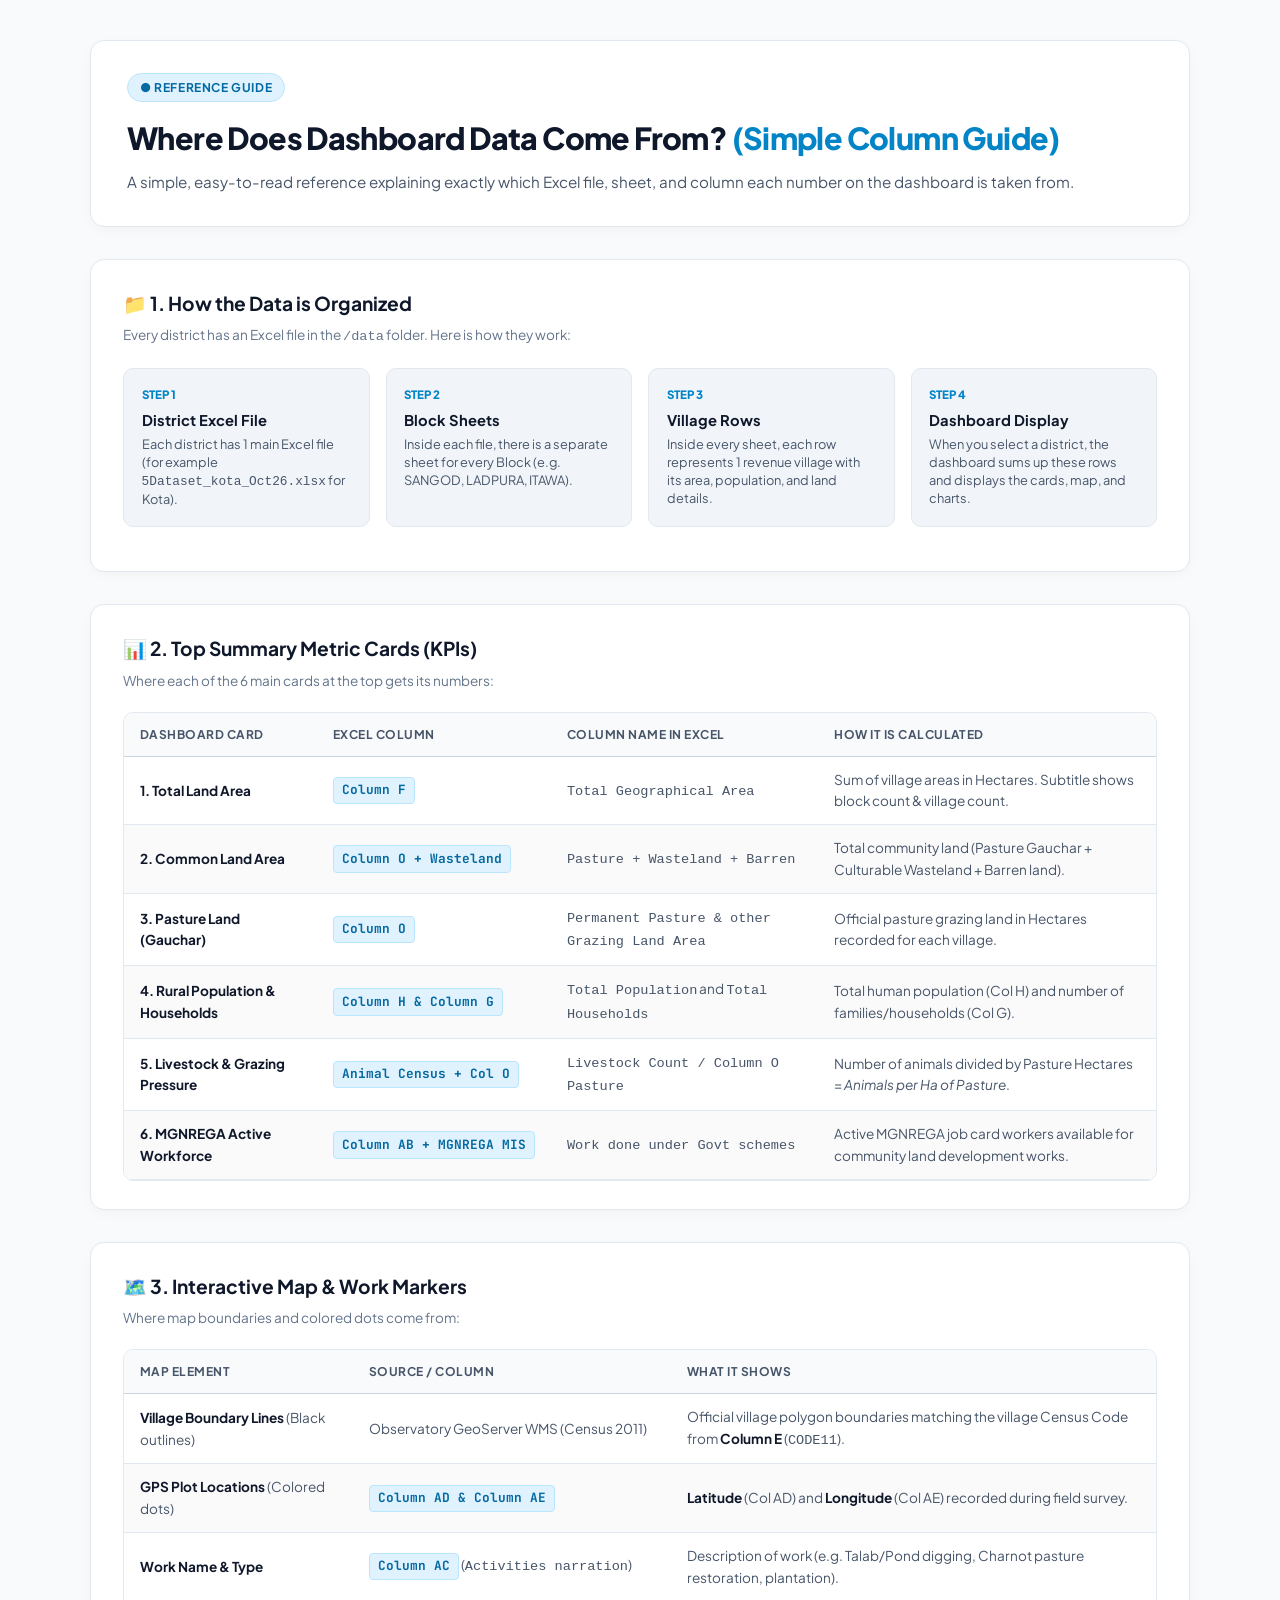
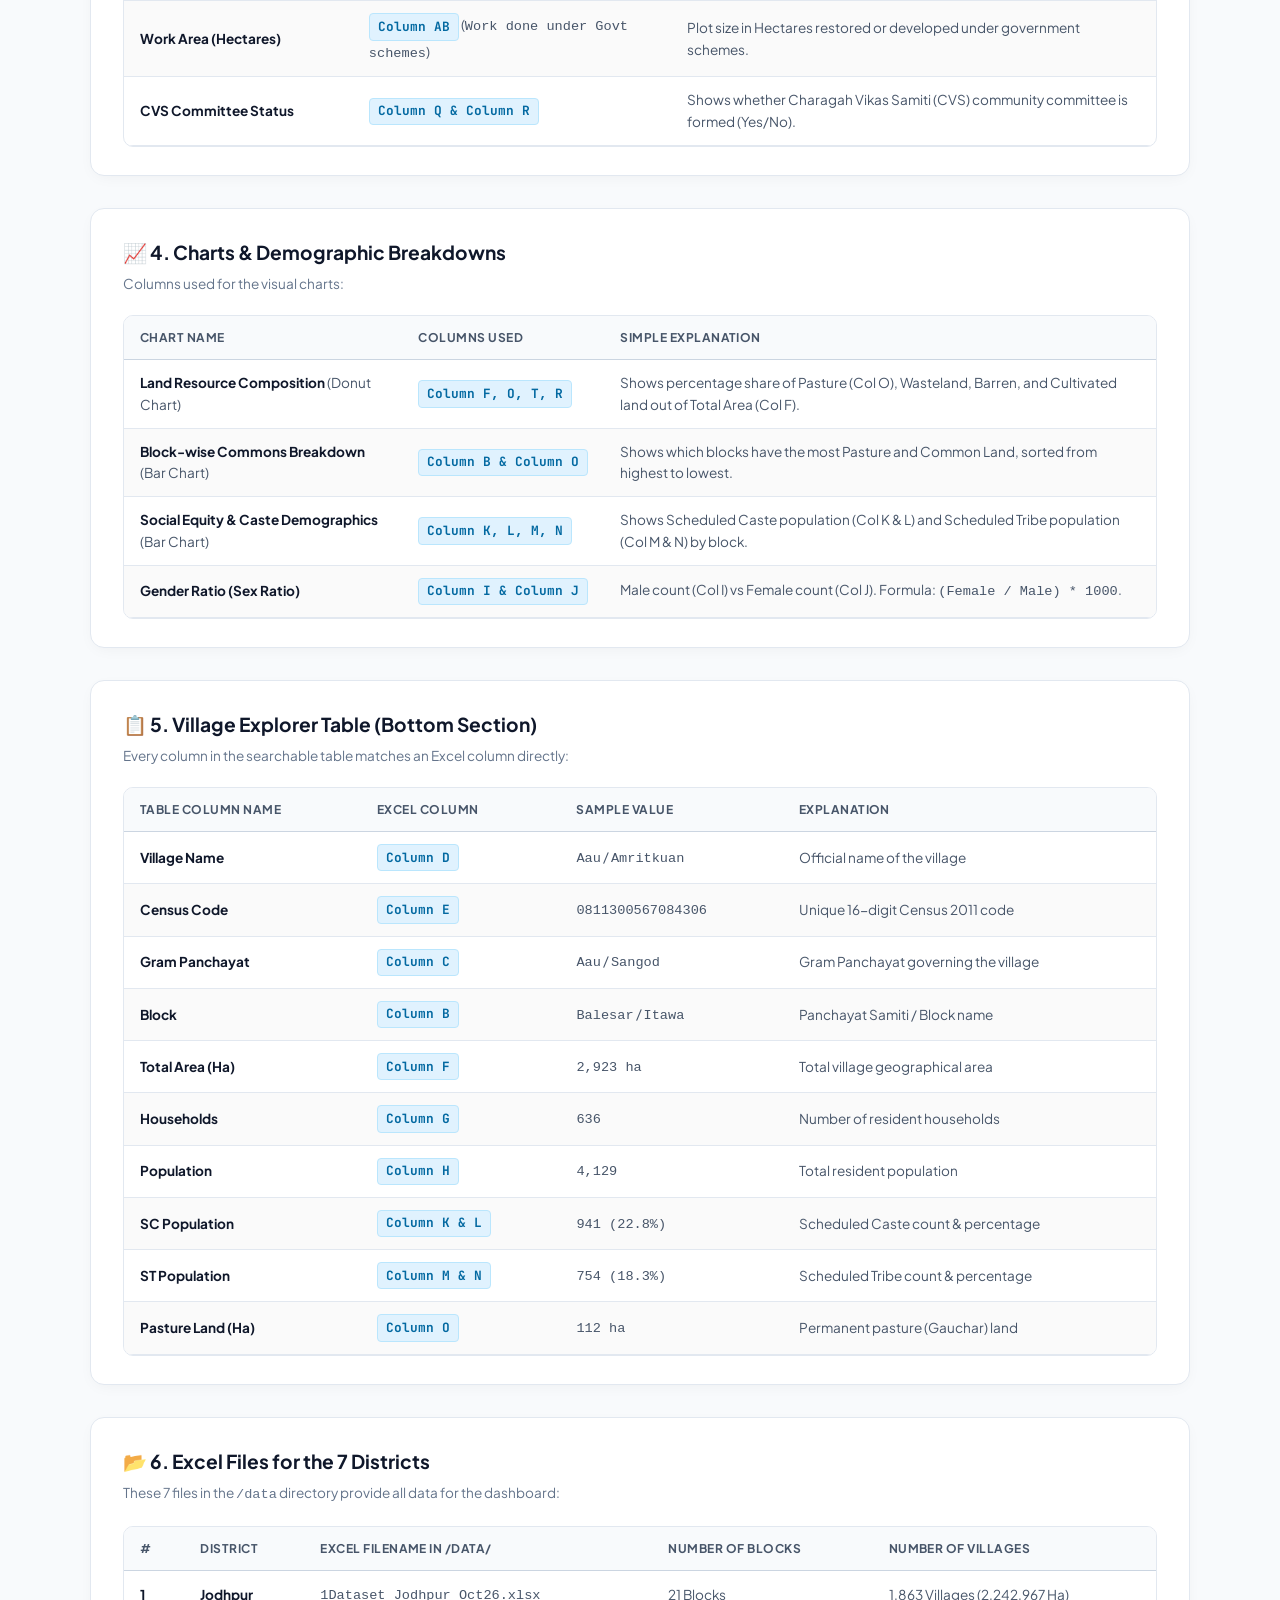
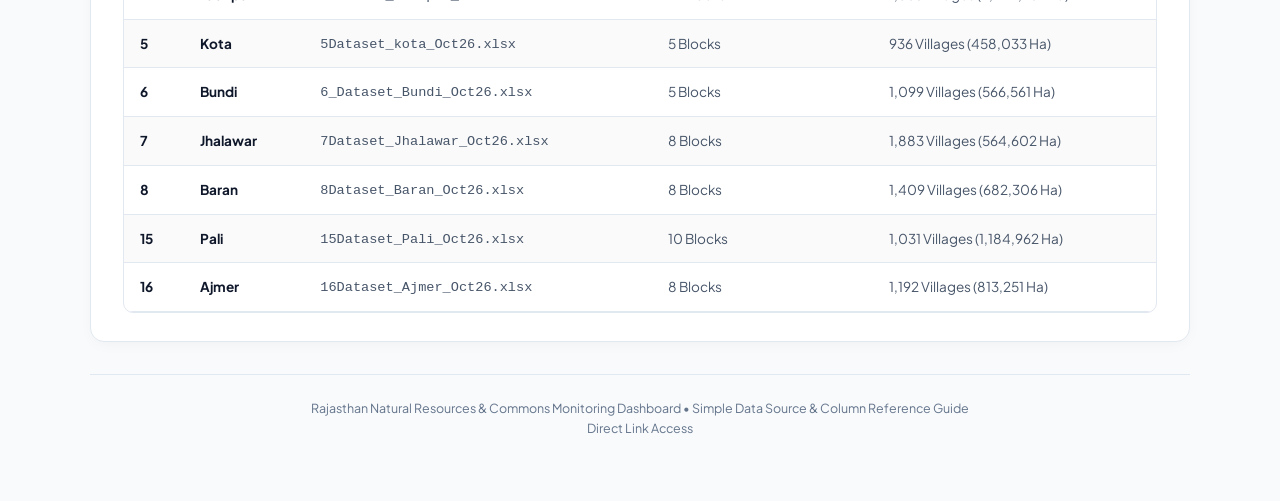
==== data-dictionary.html @ 2a288bc9 "Added new Districts" ====
<!DOCTYPE html>
<html lang="en" data-theme="light">
<head>
  <meta charset="UTF-8">
  <meta name="viewport" content="width=device-width, initial-scale=1.0">
  <title>Dashboard Data Sources & Column Reference Guide</title>
  <meta name="description" content="Simple and clear reference guide explaining which Excel file and column every dashboard number, map marker, and chart comes from.">
  <link rel="preconnect" href="https://fonts.googleapis.com">
  <link rel="preconnect" href="https://fonts.gstatic.com" crossorigin>
  <link href="https://fonts.googleapis.com/css2?family=Plus+Jakarta+Sans:wght@400;500;600;700;800&family=JetBrains+Mono:wght@500;600;700&display=swap" rel="stylesheet">
  <style>
    :root {
      --bg-base: #f8fafc;
      --bg-surface: #ffffff;
      --bg-card: #ffffff;
      --bg-card-alt: #f1f5f9;
      --border-subtle: #e2e8f0;
      --border-medium: #cbd5e1;
      --text-primary: #0f172a;
      --text-secondary: #475569;
      --text-muted: #64748b;
      --accent-primary: #0284c7;
      --accent-emerald: #059669;
      --accent-amber: #d97706;
      --accent-purple: #7c3aed;
      --accent-blue: #2563eb;
      --radius-sm: 6px;
      --radius-md: 10px;
      --radius-lg: 14px;
      --font-sans: 'Plus Jakarta Sans', -apple-system, BlinkMacSystemFont, "Segoe UI", Roboto, sans-serif;
      --font-mono: 'JetBrains Mono', monospace;
    }

    * {
      box-sizing: border-box;
      margin: 0;
      padding: 0;
    }

    body {
      font-family: var(--font-sans);
      background-color: var(--bg-base);
      color: var(--text-primary);
      line-height: 1.6;
      padding: 2.5rem 1.5rem 5rem 1.5rem;
    }

    .container {
      max-width: 1100px;
      margin: 0 auto;
    }

    /* Header */
    .header-box {
      background: #ffffff;
      border: 1px solid var(--border-subtle);
      border-radius: var(--radius-lg);
      padding: 2rem 2.25rem;
      margin-bottom: 2rem;
      box-shadow: 0 4px 16px -4px rgba(15, 23, 42, 0.05);
    }

    .badge-pill {
      display: inline-flex;
      align-items: center;
      gap: 0.4rem;
      font-size: 0.75rem;
      font-weight: 700;
      letter-spacing: 0.05em;
      text-transform: uppercase;
      padding: 0.25rem 0.75rem;
      border-radius: 9999px;
      background: #e0f2fe;
      color: #0369a1;
      border: 1px solid #bae6fd;
      margin-bottom: 0.75rem;
    }

    h1 {
      font-size: 1.9rem;
      font-weight: 800;
      color: var(--text-primary);
      margin-bottom: 0.5rem;
      letter-spacing: -0.02em;
    }

    h1 span {
      color: var(--accent-primary);
    }

    .header-desc {
      font-size: 0.95rem;
      color: var(--text-secondary);
      line-height: 1.5;
    }

    /* Cards */
    .card {
      background: var(--bg-surface);
      border: 1px solid var(--border-subtle);
      border-radius: var(--radius-lg);
      padding: 1.75rem 2rem;
      margin-bottom: 2rem;
      box-shadow: 0 4px 16px -4px rgba(15, 23, 42, 0.05);
    }

    .card-title {
      font-size: 1.2rem;
      font-weight: 700;
      color: var(--text-primary);
      margin-bottom: 0.35rem;
      display: flex;
      align-items: center;
      gap: 0.5rem;
    }

    .card-subtitle {
      font-size: 0.85rem;
      color: var(--text-muted);
      margin-bottom: 1.25rem;
    }

    /* Summary Flow */
    .summary-grid {
      display: grid;
      grid-template-columns: repeat(auto-fit, minmax(220px, 1fr));
      gap: 1rem;
      margin-bottom: 1rem;
    }

    .summary-box {
      background: var(--bg-card-alt);
      border: 1px solid var(--border-subtle);
      border-radius: var(--radius-md);
      padding: 1.1rem;
    }

    .summary-box .step-num {
      font-size: 0.72rem;
      font-weight: 800;
      color: var(--accent-primary);
      text-transform: uppercase;
      margin-bottom: 0.25rem;
    }

    .summary-box h4 {
      font-size: 0.92rem;
      font-weight: 700;
      color: var(--text-primary);
      margin-bottom: 0.25rem;
    }

    .summary-box p {
      font-size: 0.8rem;
      color: var(--text-secondary);
      line-height: 1.4;
    }

    /* Tables */
    .table-wrap {
      overflow-x: auto;
      border: 1px solid var(--border-subtle);
      border-radius: var(--radius-md);
      background: #ffffff;
      margin-top: 0.75rem;
    }

    table {
      width: 100%;
      border-collapse: collapse;
      font-size: 0.85rem;
      text-align: left;
    }

    thead th {
      background: #f8fafc;
      color: var(--text-secondary);
      font-weight: 700;
      font-size: 0.75rem;
      text-transform: uppercase;
      letter-spacing: 0.04em;
      padding: 0.75rem 1rem;
      border-bottom: 1px solid var(--border-medium);
      white-space: nowrap;
    }

    tbody tr {
      border-bottom: 1px solid var(--border-subtle);
    }

    tbody tr:nth-child(even) {
      background: #fafafa;
    }

    tbody tr:hover {
      background: #f1f5f9;
    }

    tbody td {
      padding: 0.75rem 1rem;
      color: var(--text-secondary);
      vertical-align: middle;
    }

    tbody td strong {
      color: var(--text-primary);
    }

    /* Tags */
    .col-badge {
      font-family: var(--font-mono);
      font-size: 0.8rem;
      font-weight: 700;
      color: #0369a1;
      background: #e0f2fe;
      border: 1px solid #bae6fd;
      padding: 0.15rem 0.5rem;
      border-radius: 4px;
      display: inline-block;
      white-space: nowrap;
    }

    .tag {
      font-size: 0.72rem;
      font-weight: 600;
      padding: 0.15rem 0.5rem;
      border-radius: 4px;
      display: inline-block;
      white-space: nowrap;
    }

    .tag-blue { background: #dbeafe; color: #1e40af; }
    .tag-green { background: #d1fae5; color: #065f46; }
    .tag-amber { background: #fef3c7; color: #92400e; }
    .tag-purple { background: #f3e8ff; color: #6b21a8; }

    /* Formula item */
    .calc-row {
      background: #f8fafc;
      border-left: 4px solid var(--accent-primary);
      padding: 0.85rem 1.15rem;
      border-radius: 4px;
      margin-bottom: 0.75rem;
      font-size: 0.85rem;
    }

    .calc-row strong {
      color: var(--text-primary);
    }

    .calc-formula {
      font-family: var(--font-mono);
      color: #0369a1;
      font-size: 0.82rem;
      margin-top: 0.2rem;
    }

    footer {
      text-align: center;
      font-size: 0.78rem;
      color: var(--text-muted);
      margin-top: 2rem;
      padding-top: 1.5rem;
      border-top: 1px solid var(--border-subtle);
    }
  </style>
</head>
<body>

  <div class="container">

    <!-- Header -->
    <header class="header-box">
      <div class="badge-pill">● Reference Guide</div>
      <h1>Where Does Dashboard Data Come From? <span>(Simple Column Guide)</span></h1>
      <p class="header-desc">
        A simple, easy-to-read reference explaining exactly which Excel file, sheet, and column each number on the dashboard is taken from.
      </p>
    </header>

    <!-- SECTION 1: The Basics -->
    <div class="card">
      <h2 class="card-title">📁 1. How the Data is Organized</h2>
      <p class="card-subtitle">Every district has an Excel file in the <code>/data</code> folder. Here is how they work:</p>

      <div class="summary-grid">
        <div class="summary-box">
          <div class="step-num">Step 1</div>
          <h4>District Excel File</h4>
          <p>Each district has 1 main Excel file (for example <code>5Dataset_kota_Oct26.xlsx</code> for Kota).</p>
        </div>
        <div class="summary-box">
          <div class="step-num">Step 2</div>
          <h4>Block Sheets</h4>
          <p>Inside each file, there is a separate sheet for every Block (e.g. SANGOD, LADPURA, ITAWA).</p>
        </div>
        <div class="summary-box">
          <div class="step-num">Step 3</div>
          <h4>Village Rows</h4>
          <p>Inside every sheet, each row represents 1 revenue village with its area, population, and land details.</p>
        </div>
        <div class="summary-box">
          <div class="step-num">Step 4</div>
          <h4>Dashboard Display</h4>
          <p>When you select a district, the dashboard sums up these rows and displays the cards, map, and charts.</p>
        </div>
      </div>
    </div>

    <!-- SECTION 2: Top KPI Summary Cards -->
    <div class="card">
      <h2 class="card-title">📊 2. Top Summary Metric Cards (KPIs)</h2>
      <p class="card-subtitle">Where each of the 6 main cards at the top gets its numbers:</p>

      <div class="table-wrap">
        <table>
          <thead>
            <tr>
              <th>Dashboard Card</th>
              <th>Excel Column</th>
              <th>Column Name in Excel</th>
              <th>How it is Calculated</th>
            </tr>
          </thead>
          <tbody>
            <tr>
              <td><strong>1. Total Land Area</strong></td>
              <td><span class="col-badge">Column F</span></td>
              <td><code>Total Geographical Area</code></td>
              <td>Sum of village areas in Hectares. Subtitle shows block count & village count.</td>
            </tr>
            <tr>
              <td><strong>2. Common Land Area</strong></td>
              <td><span class="col-badge">Column O + Wasteland</span></td>
              <td><code>Pasture + Wasteland + Barren</code></td>
              <td>Total community land (Pasture Gauchar + Culturable Wasteland + Barren land).</td>
            </tr>
            <tr>
              <td><strong>3. Pasture Land (Gauchar)</strong></td>
              <td><span class="col-badge">Column O</span></td>
              <td><code>Permanent Pasture & other Grazing Land Area</code></td>
              <td>Official pasture grazing land in Hectares recorded for each village.</td>
            </tr>
            <tr>
              <td><strong>4. Rural Population & Households</strong></td>
              <td><span class="col-badge">Column H & Column G</span></td>
              <td><code>Total Population</code> and <code>Total Households</code></td>
              <td>Total human population (Col H) and number of families/households (Col G).</td>
            </tr>
            <tr>
              <td><strong>5. Livestock & Grazing Pressure</strong></td>
              <td><span class="col-badge">Animal Census + Col O</span></td>
              <td><code>Livestock Count / Column O Pasture</code></td>
              <td>Number of animals divided by Pasture Hectares = <em>Animals per Ha of Pasture</em>.</td>
            </tr>
            <tr>
              <td><strong>6. MGNREGA Active Workforce</strong></td>
              <td><span class="col-badge">Column AB + MGNREGA MIS</span></td>
              <td><code>Work done under Govt schemes</code></td>
              <td>Active MGNREGA job card workers available for community land development works.</td>
            </tr>
          </tbody>
        </table>
      </div>
    </div>

    <!-- SECTION 3: Interactive Map -->
    <div class="card">
      <h2 class="card-title">🗺️ 3. Interactive Map & Work Markers</h2>
      <p class="card-subtitle">Where map boundaries and colored dots come from:</p>

      <div class="table-wrap">
        <table>
          <thead>
            <tr>
              <th>Map Element</th>
              <th>Source / Column</th>
              <th>What it Shows</th>
            </tr>
          </thead>
          <tbody>
            <tr>
              <td><strong>Village Boundary Lines</strong> (Black outlines)</td>
              <td>Observatory GeoServer WMS (Census 2011)</td>
              <td>Official village polygon boundaries matching the village Census Code from <strong>Column E</strong> (<code>CODE11</code>).</td>
            </tr>
            <tr>
              <td><strong>GPS Plot Locations</strong> (Colored dots)</td>
              <td><span class="col-badge">Column AD & Column AE</span></td>
              <td><strong>Latitude</strong> (Col AD) and <strong>Longitude</strong> (Col AE) recorded during field survey.</td>
            </tr>
            <tr>
              <td><strong>Work Name & Type</strong></td>
              <td><span class="col-badge">Column AC</span> (<code>Activities narration</code>)</td>
              <td>Description of work (e.g. Talab/Pond digging, Charnot pasture restoration, plantation).</td>
            </tr>
            <tr>
              <td><strong>Work Area (Hectares)</strong></td>
              <td><span class="col-badge">Column AB</span> (<code>Work done under Govt schemes</code>)</td>
              <td>Plot size in Hectares restored or developed under government schemes.</td>
            </tr>
            <tr>
              <td><strong>CVS Committee Status</strong></td>
              <td><span class="col-badge">Column Q & Column R</span></td>
              <td>Shows whether Charagah Vikas Samiti (CVS) community committee is formed (Yes/No).</td>
            </tr>
          </tbody>
        </table>
      </div>
    </div>

    <!-- SECTION 4: Charts & Demographics -->
    <div class="card">
      <h2 class="card-title">📈 4. Charts & Demographic Breakdowns</h2>
      <p class="card-subtitle">Columns used for the visual charts:</p>

      <div class="table-wrap">
        <table>
          <thead>
            <tr>
              <th>Chart Name</th>
              <th>Columns Used</th>
              <th>Simple Explanation</th>
            </tr>
          </thead>
          <tbody>
            <tr>
              <td><strong>Land Resource Composition</strong> (Donut Chart)</td>
              <td><span class="col-badge">Column F, O, T, R</span></td>
              <td>Shows percentage share of Pasture (Col O), Wasteland, Barren, and Cultivated land out of Total Area (Col F).</td>
            </tr>
            <tr>
              <td><strong>Block-wise Commons Breakdown</strong> (Bar Chart)</td>
              <td><span class="col-badge">Column B & Column O</span></td>
              <td>Shows which blocks have the most Pasture and Common Land, sorted from highest to lowest.</td>
            </tr>
            <tr>
              <td><strong>Social Equity & Caste Demographics</strong> (Bar Chart)</td>
              <td><span class="col-badge">Column K, L, M, N</span></td>
              <td>Shows Scheduled Caste population (Col K & L) and Scheduled Tribe population (Col M & N) by block.</td>
            </tr>
            <tr>
              <td><strong>Gender Ratio (Sex Ratio)</strong></td>
              <td><span class="col-badge">Column I & Column J</span></td>
              <td>Male count (Col I) vs Female count (Col J). Formula: <code>(Female / Male) * 1000</code>.</td>
            </tr>
          </tbody>
        </table>
      </div>
    </div>

    <!-- SECTION 5: Village Table -->
    <div class="card">
      <h2 class="card-title">📋 5. Village Explorer Table (Bottom Section)</h2>
      <p class="card-subtitle">Every column in the searchable table matches an Excel column directly:</p>

      <div class="table-wrap">
        <table>
          <thead>
            <tr>
              <th>Table Column Name</th>
              <th>Excel Column</th>
              <th>Sample Value</th>
              <th>Explanation</th>
            </tr>
          </thead>
          <tbody>
            <tr>
              <td><strong>Village Name</strong></td>
              <td><span class="col-badge">Column D</span></td>
              <td><code>Aau</code> / <code>Amritkuan</code></td>
              <td>Official name of the village</td>
            </tr>
            <tr>
              <td><strong>Census Code</strong></td>
              <td><span class="col-badge">Column E</span></td>
              <td><code>0811300567084306</code></td>
              <td>Unique 16-digit Census 2011 code</td>
            </tr>
            <tr>
              <td><strong>Gram Panchayat</strong></td>
              <td><span class="col-badge">Column C</span></td>
              <td><code>Aau</code> / <code>Sangod</code></td>
              <td>Gram Panchayat governing the village</td>
            </tr>
            <tr>
              <td><strong>Block</strong></td>
              <td><span class="col-badge">Column B</span></td>
              <td><code>Balesar</code> / <code>Itawa</code></td>
              <td>Panchayat Samiti / Block name</td>
            </tr>
            <tr>
              <td><strong>Total Area (Ha)</strong></td>
              <td><span class="col-badge">Column F</span></td>
              <td><code>2,923 ha</code></td>
              <td>Total village geographical area</td>
            </tr>
            <tr>
              <td><strong>Households</strong></td>
              <td><span class="col-badge">Column G</span></td>
              <td><code>636</code></td>
              <td>Number of resident households</td>
            </tr>
            <tr>
              <td><strong>Population</strong></td>
              <td><span class="col-badge">Column H</span></td>
              <td><code>4,129</code></td>
              <td>Total resident population</td>
            </tr>
            <tr>
              <td><strong>SC Population</strong></td>
              <td><span class="col-badge">Column K & L</span></td>
              <td><code>941 (22.8%)</code></td>
              <td>Scheduled Caste count & percentage</td>
            </tr>
            <tr>
              <td><strong>ST Population</strong></td>
              <td><span class="col-badge">Column M & N</span></td>
              <td><code>754 (18.3%)</code></td>
              <td>Scheduled Tribe count & percentage</td>
            </tr>
            <tr>
              <td><strong>Pasture Land (Ha)</strong></td>
              <td><span class="col-badge">Column O</span></td>
              <td><code>112 ha</code></td>
              <td>Permanent pasture (Gauchar) land</td>
            </tr>
          </tbody>
        </table>
      </div>
    </div>

    <!-- SECTION 6: The 7 District Files -->
    <div class="card">
      <h2 class="card-title">📂 6. Excel Files for the 7 Districts</h2>
      <p class="card-subtitle">These 7 files in the <code>/data</code> directory provide all data for the dashboard:</p>

      <div class="table-wrap">
        <table>
          <thead>
            <tr>
              <th>#</th>
              <th>District</th>
              <th>Excel Filename in /data/</th>
              <th>Number of Blocks</th>
              <th>Number of Villages</th>
            </tr>
          </thead>
          <tbody>
            <tr>
              <td><strong>1</strong></td>
              <td><strong>Jodhpur</strong></td>
              <td><code>1Dataset_Jodhpur_Oct26.xlsx</code></td>
              <td>21 Blocks</td>
              <td>1,863 Villages (2,242,967 Ha)</td>
            </tr>
            <tr>
              <td><strong>5</strong></td>
              <td><strong>Kota</strong></td>
              <td><code>5Dataset_kota_Oct26.xlsx</code></td>
              <td>5 Blocks</td>
              <td>936 Villages (458,033 Ha)</td>
            </tr>
            <tr>
              <td><strong>6</strong></td>
              <td><strong>Bundi</strong></td>
              <td><code>6_Dataset_Bundi_Oct26.xlsx</code></td>
              <td>5 Blocks</td>
              <td>1,099 Villages (566,561 Ha)</td>
            </tr>
            <tr>
              <td><strong>7</strong></td>
              <td><strong>Jhalawar</strong></td>
              <td><code>7Dataset_Jhalawar_Oct26.xlsx</code></td>
              <td>8 Blocks</td>
              <td>1,883 Villages (564,602 Ha)</td>
            </tr>
            <tr>
              <td><strong>8</strong></td>
              <td><strong>Baran</strong></td>
              <td><code>8Dataset_Baran_Oct26.xlsx</code></td>
              <td>8 Blocks</td>
              <td>1,409 Villages (682,306 Ha)</td>
            </tr>
            <tr>
              <td><strong>15</strong></td>
              <td><strong>Pali</strong></td>
              <td><code>15Dataset_Pali_Oct26.xlsx</code></td>
              <td>10 Blocks</td>
              <td>1,031 Villages (1,184,962 Ha)</td>
            </tr>
            <tr>
              <td><strong>16</strong></td>
              <td><strong>Ajmer</strong></td>
              <td><code>16Dataset_Ajmer_Oct26.xlsx</code></td>
              <td>8 Blocks</td>
              <td>1,192 Villages (813,251 Ha)</td>
            </tr>
          </tbody>
        </table>
      </div>
    </div>

    <!-- Footer -->
    <footer>
      Rajasthan Natural Resources & Commons Monitoring Dashboard • Simple Data Source & Column Reference Guide
      <br>Direct Link Access
    </footer>

  </div>

</body>
</html>
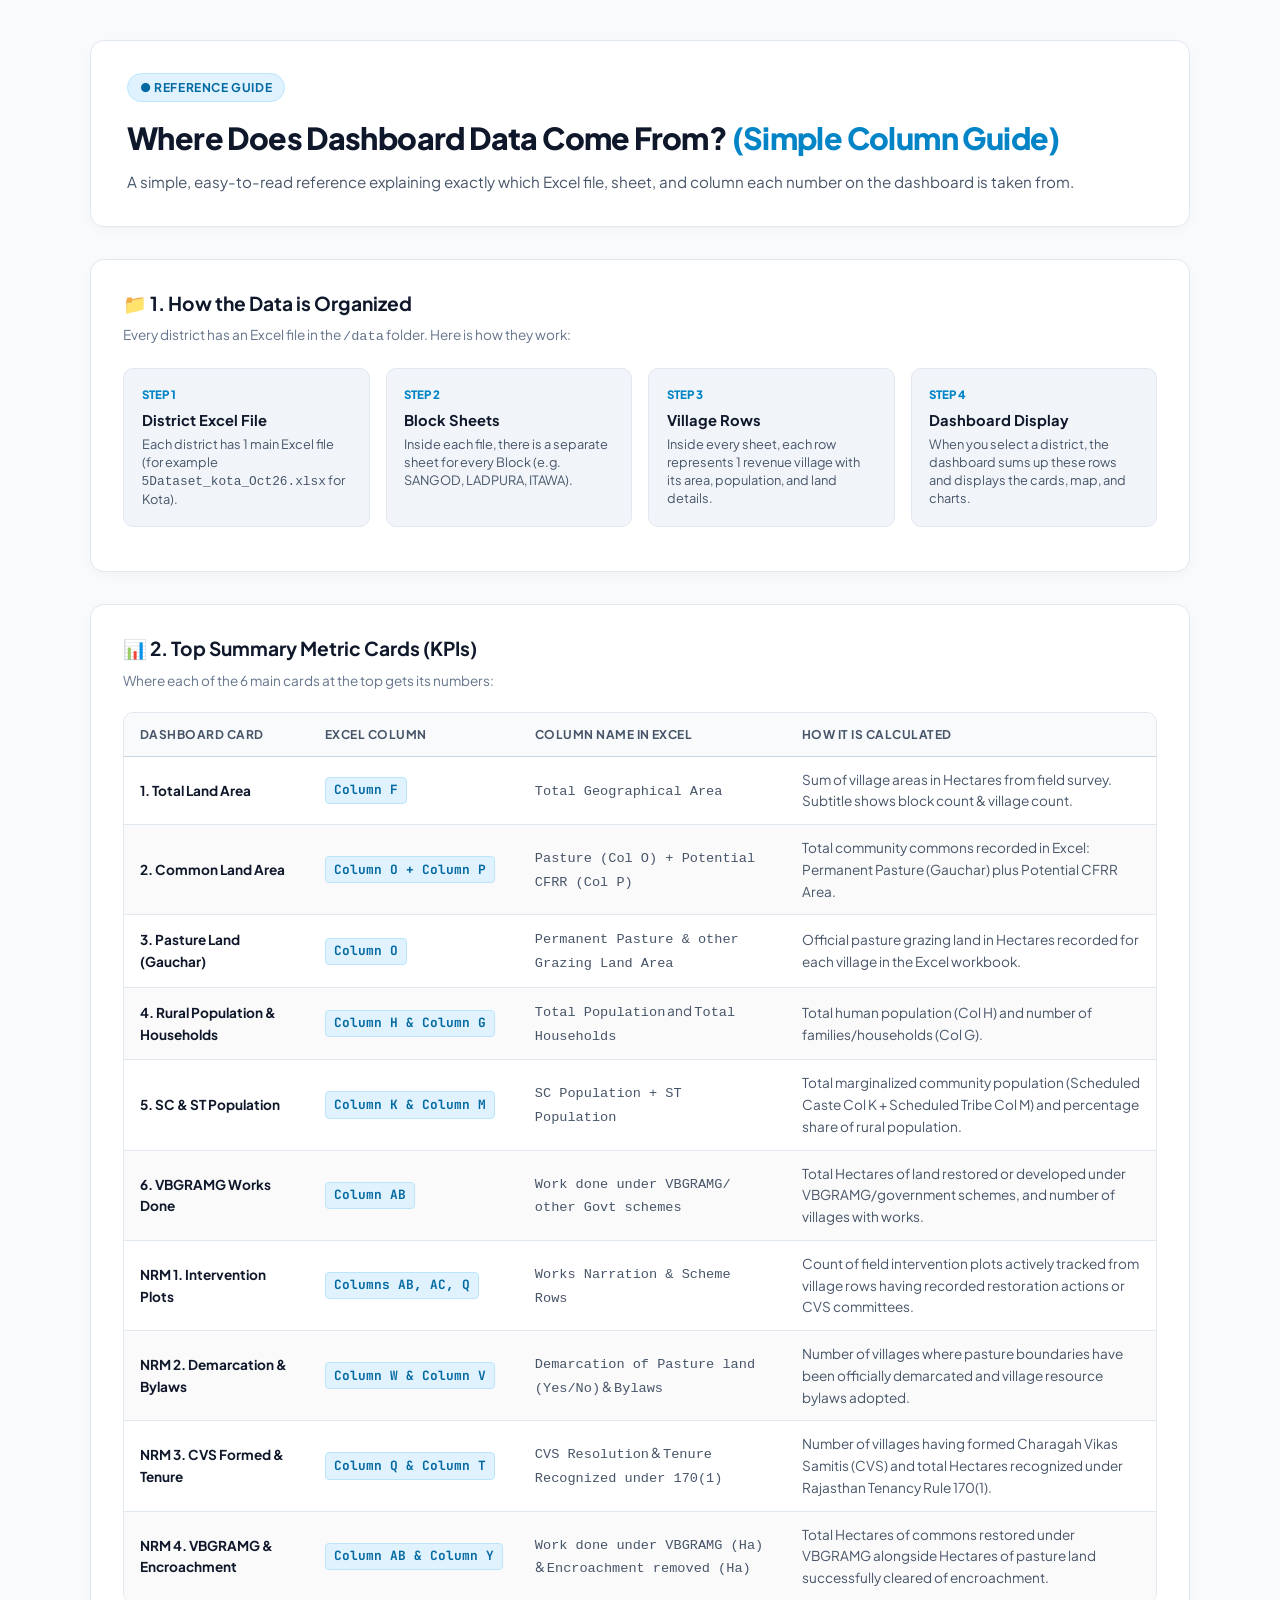
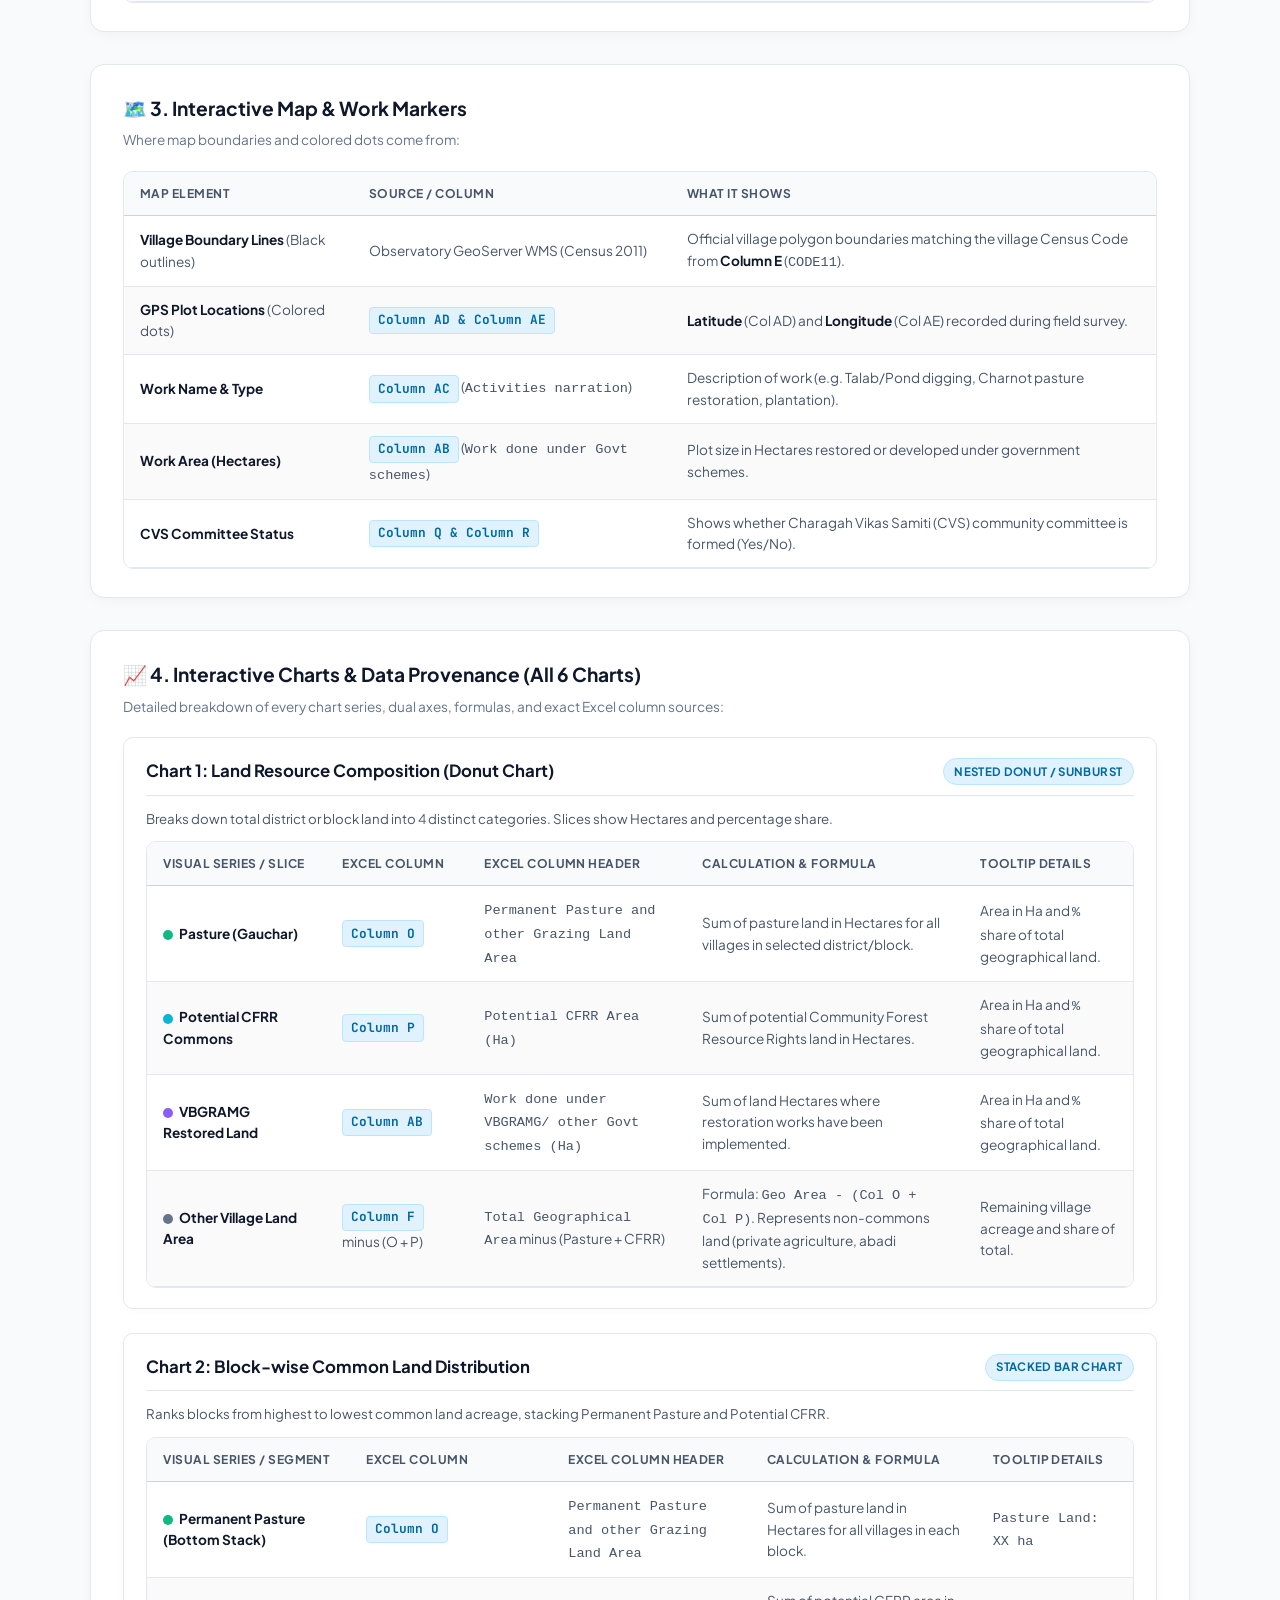
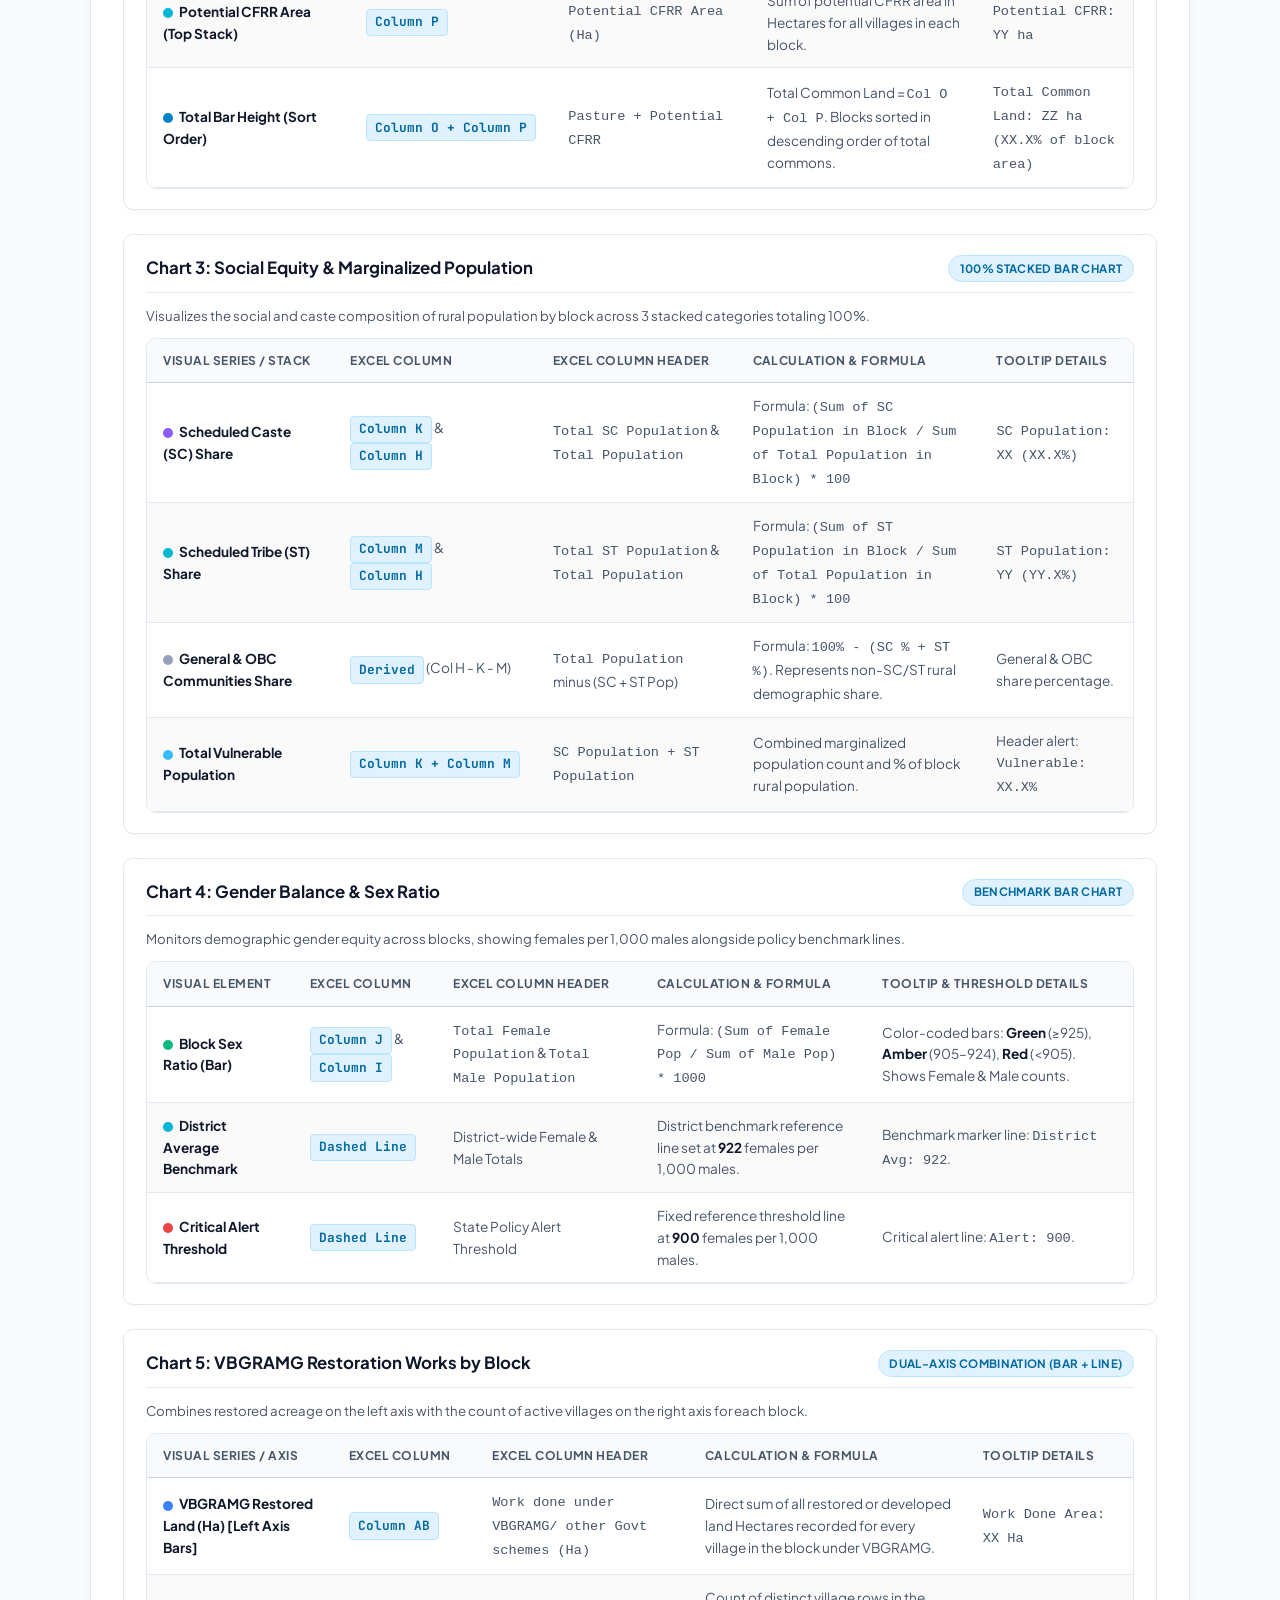
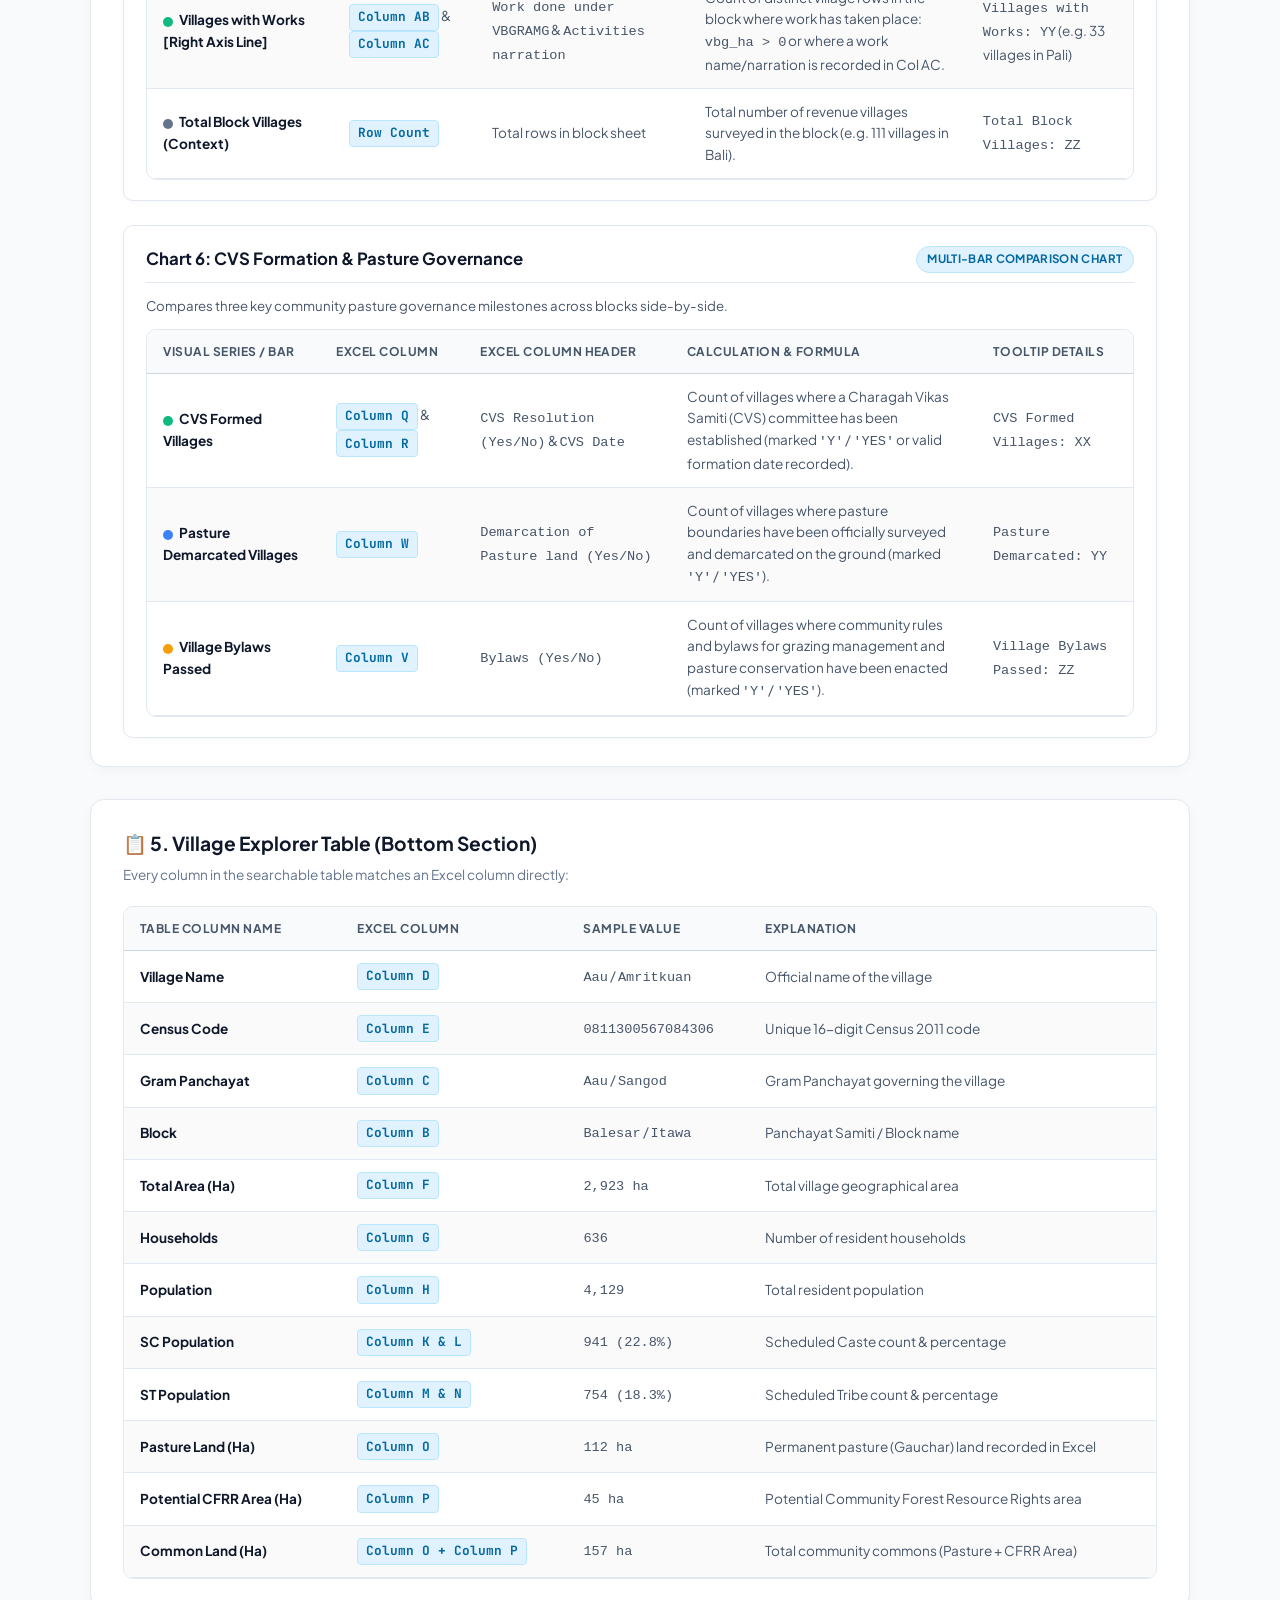
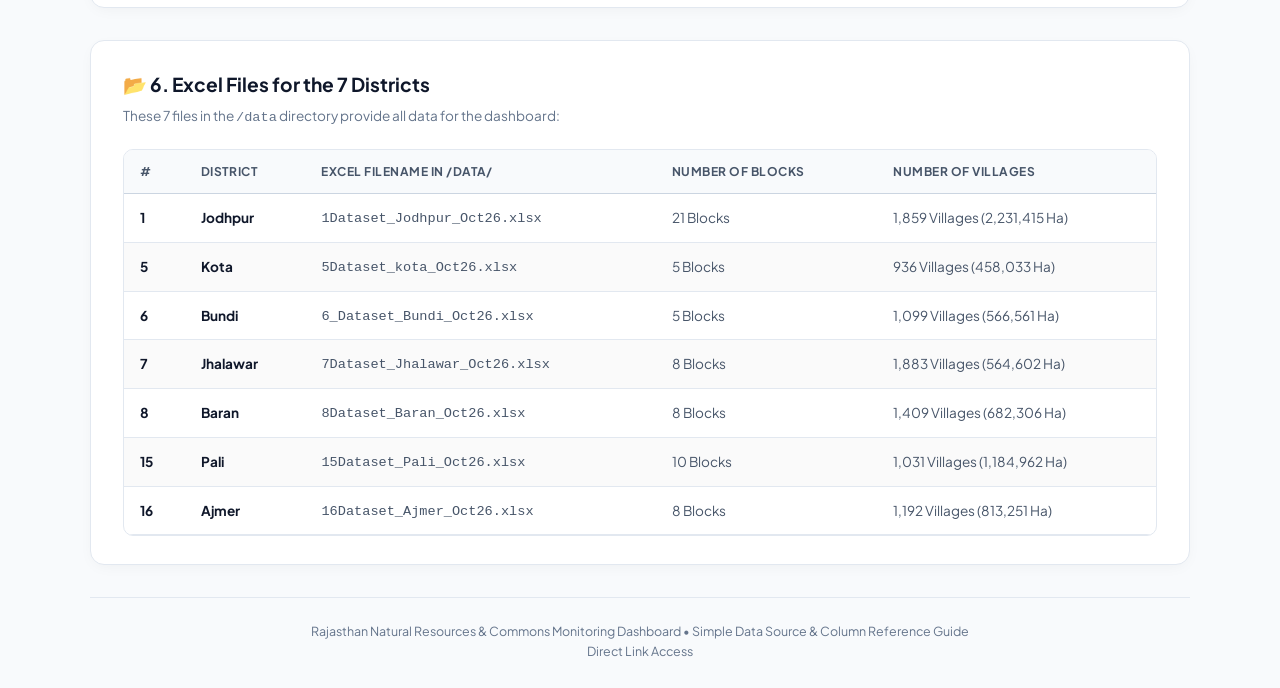
==== commit 01dbe6c2: "remove unnecessary charts" ====
--- a/data-dictionary.html
+++ b/data-dictionary.html
@@ -255,6 +255,61 @@
       margin-top: 0.2rem;
     }
 
+    /* Chart Breakdown Blocks */
+    .chart-block {
+      background: #ffffff;
+      border: 1px solid var(--border-subtle);
+      border-radius: var(--radius-md);
+      padding: 1.25rem 1.4rem;
+      margin-bottom: 1.5rem;
+      box-shadow: 0 2px 8px -2px rgba(15, 23, 42, 0.04);
+    }
+
+    .chart-block:last-child {
+      margin-bottom: 0;
+    }
+
+    .chart-block-header {
+      display: flex;
+      flex-wrap: wrap;
+      align-items: center;
+      justify-content: space-between;
+      gap: 0.5rem;
+      margin-bottom: 0.75rem;
+      padding-bottom: 0.6rem;
+      border-bottom: 1px solid var(--border-subtle);
+    }
+
+    .chart-block-title {
+      font-size: 1.05rem;
+      font-weight: 700;
+      color: var(--text-primary);
+      display: flex;
+      align-items: center;
+      gap: 0.5rem;
+    }
+
+    .chart-type-badge {
+      font-size: 0.72rem;
+      font-weight: 700;
+      text-transform: uppercase;
+      padding: 0.2rem 0.65rem;
+      border-radius: 9999px;
+      background: #e0f2fe;
+      color: #0369a1;
+      border: 1px solid #bae6fd;
+      letter-spacing: 0.03em;
+    }
+
+    .series-dot {
+      display: inline-block;
+      width: 10px;
+      height: 10px;
+      border-radius: 50%;
+      margin-right: 6px;
+      vertical-align: middle;
+    }
+
     footer {
       text-align: center;
       font-size: 0.78rem;
@@ -327,19 +382,19 @@
               <td><strong>1. Total Land Area</strong></td>
               <td><span class="col-badge">Column F</span></td>
               <td><code>Total Geographical Area</code></td>
-              <td>Sum of village areas in Hectares. Subtitle shows block count & village count.</td>
+              <td>Sum of village areas in Hectares from field survey. Subtitle shows block count & village count.</td>
             </tr>
             <tr>
               <td><strong>2. Common Land Area</strong></td>
-              <td><span class="col-badge">Column O + Wasteland</span></td>
-              <td><code>Pasture + Wasteland + Barren</code></td>
-              <td>Total community land (Pasture Gauchar + Culturable Wasteland + Barren land).</td>
+              <td><span class="col-badge">Column O + Column P</span></td>
+              <td><code>Pasture (Col O) + Potential CFRR (Col P)</code></td>
+              <td>Total community commons recorded in Excel: Permanent Pasture (Gauchar) plus Potential CFRR Area.</td>
             </tr>
             <tr>
               <td><strong>3. Pasture Land (Gauchar)</strong></td>
               <td><span class="col-badge">Column O</span></td>
               <td><code>Permanent Pasture & other Grazing Land Area</code></td>
-              <td>Official pasture grazing land in Hectares recorded for each village.</td>
+              <td>Official pasture grazing land in Hectares recorded for each village in the Excel workbook.</td>
             </tr>
             <tr>
               <td><strong>4. Rural Population & Households</strong></td>
@@ -348,16 +403,40 @@
               <td>Total human population (Col H) and number of families/households (Col G).</td>
             </tr>
             <tr>
-              <td><strong>5. Livestock & Grazing Pressure</strong></td>
-              <td><span class="col-badge">Animal Census + Col O</span></td>
-              <td><code>Livestock Count / Column O Pasture</code></td>
-              <td>Number of animals divided by Pasture Hectares = <em>Animals per Ha of Pasture</em>.</td>
-            </tr>
-            <tr>
-              <td><strong>6. MGNREGA Active Workforce</strong></td>
-              <td><span class="col-badge">Column AB + MGNREGA MIS</span></td>
-              <td><code>Work done under Govt schemes</code></td>
-              <td>Active MGNREGA job card workers available for community land development works.</td>
+              <td><strong>5. SC & ST Population</strong></td>
+              <td><span class="col-badge">Column K & Column M</span></td>
+              <td><code>SC Population + ST Population</code></td>
+              <td>Total marginalized community population (Scheduled Caste Col K + Scheduled Tribe Col M) and percentage share of rural population.</td>
+            </tr>
+            <tr>
+              <td><strong>6. VBGRAMG Works Done</strong></td>
+              <td><span class="col-badge">Column AB</span></td>
+              <td><code>Work done under VBGRAMG/ other Govt schemes</code></td>
+              <td>Total Hectares of land restored or developed under VBGRAMG/government schemes, and number of villages with works.</td>
+            </tr>
+            <tr>
+              <td><strong>NRM 1. Intervention Plots</strong></td>
+              <td><span class="col-badge">Columns AB, AC, Q</span></td>
+              <td><code>Works Narration & Scheme Rows</code></td>
+              <td>Count of field intervention plots actively tracked from village rows having recorded restoration actions or CVS committees.</td>
+            </tr>
+            <tr>
+              <td><strong>NRM 2. Demarcation & Bylaws</strong></td>
+              <td><span class="col-badge">Column W & Column V</span></td>
+              <td><code>Demarcation of Pasture land (Yes/No)</code> & <code>Bylaws</code></td>
+              <td>Number of villages where pasture boundaries have been officially demarcated and village resource bylaws adopted.</td>
+            </tr>
+            <tr>
+              <td><strong>NRM 3. CVS Formed & Tenure</strong></td>
+              <td><span class="col-badge">Column Q & Column T</span></td>
+              <td><code>CVS Resolution</code> & <code>Tenure Recognized under 170(1)</code></td>
+              <td>Number of villages having formed Charagah Vikas Samitis (CVS) and total Hectares recognized under Rajasthan Tenancy Rule 170(1).</td>
+            </tr>
+            <tr>
+              <td><strong>NRM 4. VBGRAMG & Encroachment</strong></td>
+              <td><span class="col-badge">Column AB & Column Y</span></td>
+              <td><code>Work done under VBGRAMG (Ha)</code> & <code>Encroachment removed (Ha)</code></td>
+              <td>Total Hectares of commons restored under VBGRAMG alongside Hectares of pasture land successfully cleared of encroachment.</td>
             </tr>
           </tbody>
         </table>
@@ -409,44 +488,319 @@
       </div>
     </div>
 
-    <!-- SECTION 4: Charts & Demographics -->
+    <!-- SECTION 4: Interactive Charts & Analytical Visualizations -->
     <div class="card">
-      <h2 class="card-title">📈 4. Charts & Demographic Breakdowns</h2>
-      <p class="card-subtitle">Columns used for the visual charts:</p>
-
-      <div class="table-wrap">
-        <table>
-          <thead>
-            <tr>
-              <th>Chart Name</th>
-              <th>Columns Used</th>
-              <th>Simple Explanation</th>
-            </tr>
-          </thead>
-          <tbody>
-            <tr>
-              <td><strong>Land Resource Composition</strong> (Donut Chart)</td>
-              <td><span class="col-badge">Column F, O, T, R</span></td>
-              <td>Shows percentage share of Pasture (Col O), Wasteland, Barren, and Cultivated land out of Total Area (Col F).</td>
-            </tr>
-            <tr>
-              <td><strong>Block-wise Commons Breakdown</strong> (Bar Chart)</td>
-              <td><span class="col-badge">Column B & Column O</span></td>
-              <td>Shows which blocks have the most Pasture and Common Land, sorted from highest to lowest.</td>
-            </tr>
-            <tr>
-              <td><strong>Social Equity & Caste Demographics</strong> (Bar Chart)</td>
-              <td><span class="col-badge">Column K, L, M, N</span></td>
-              <td>Shows Scheduled Caste population (Col K & L) and Scheduled Tribe population (Col M & N) by block.</td>
-            </tr>
-            <tr>
-              <td><strong>Gender Ratio (Sex Ratio)</strong></td>
-              <td><span class="col-badge">Column I & Column J</span></td>
-              <td>Male count (Col I) vs Female count (Col J). Formula: <code>(Female / Male) * 1000</code>.</td>
-            </tr>
-          </tbody>
-        </table>
-      </div>
+      <h2 class="card-title">📈 4. Interactive Charts & Data Provenance (All 6 Charts)</h2>
+      <p class="card-subtitle">Detailed breakdown of every chart series, dual axes, formulas, and exact Excel column sources:</p>
+
+      <!-- 1. Land Resource Composition -->
+      <div class="chart-block">
+        <div class="chart-block-header">
+          <div class="chart-block-title">
+            <span>Chart 1: Land Resource Composition (Donut Chart)</span>
+          </div>
+          <span class="chart-type-badge">Nested Donut / Sunburst</span>
+        </div>
+        <p style="font-size:0.83rem;color:var(--text-secondary);margin-bottom:0.75rem;">
+          Breaks down total district or block land into 4 distinct categories. Slices show Hectares and percentage share.
+        </p>
+        <div class="table-wrap">
+          <table>
+            <thead>
+              <tr>
+                <th>Visual Series / Slice</th>
+                <th>Excel Column</th>
+                <th>Excel Column Header</th>
+                <th>Calculation & Formula</th>
+                <th>Tooltip Details</th>
+              </tr>
+            </thead>
+            <tbody>
+              <tr>
+                <td><span class="series-dot" style="background:#10b981;"></span><strong>Pasture (Gauchar)</strong></td>
+                <td><span class="col-badge">Column O</span></td>
+                <td><code>Permanent Pasture and other Grazing Land Area</code></td>
+                <td>Sum of pasture land in Hectares for all villages in selected district/block.</td>
+                <td>Area in Ha and <code>%</code> share of total geographical land.</td>
+              </tr>
+              <tr>
+                <td><span class="series-dot" style="background:#06b6d4;"></span><strong>Potential CFRR Commons</strong></td>
+                <td><span class="col-badge">Column P</span></td>
+                <td><code>Potential CFRR Area (Ha)</code></td>
+                <td>Sum of potential Community Forest Resource Rights land in Hectares.</td>
+                <td>Area in Ha and <code>%</code> share of total geographical land.</td>
+              </tr>
+              <tr>
+                <td><span class="series-dot" style="background:#8b5cf6;"></span><strong>VBGRAMG Restored Land</strong></td>
+                <td><span class="col-badge">Column AB</span></td>
+                <td><code>Work done under VBGRAMG/ other Govt schemes (Ha)</code></td>
+                <td>Sum of land Hectares where restoration works have been implemented.</td>
+                <td>Area in Ha and <code>%</code> share of total geographical land.</td>
+              </tr>
+              <tr>
+                <td><span class="series-dot" style="background:#64748b;"></span><strong>Other Village Land Area</strong></td>
+                <td><span class="col-badge">Column F</span> minus (O + P)</td>
+                <td><code>Total Geographical Area</code> minus (Pasture + CFRR)</td>
+                <td>Formula: <code>Geo Area - (Col O + Col P)</code>. Represents non-commons land (private agriculture, abadi settlements).</td>
+                <td>Remaining village acreage and share of total.</td>
+              </tr>
+            </tbody>
+          </table>
+        </div>
+      </div>
+
+      <!-- 2. Block-wise Common Land Distribution -->
+      <div class="chart-block">
+        <div class="chart-block-header">
+          <div class="chart-block-title">
+            <span>Chart 2: Block-wise Common Land Distribution</span>
+          </div>
+          <span class="chart-type-badge">Stacked Bar Chart</span>
+        </div>
+        <p style="font-size:0.83rem;color:var(--text-secondary);margin-bottom:0.75rem;">
+          Ranks blocks from highest to lowest common land acreage, stacking Permanent Pasture and Potential CFRR.
+        </p>
+        <div class="table-wrap">
+          <table>
+            <thead>
+              <tr>
+                <th>Visual Series / Segment</th>
+                <th>Excel Column</th>
+                <th>Excel Column Header</th>
+                <th>Calculation & Formula</th>
+                <th>Tooltip Details</th>
+              </tr>
+            </thead>
+            <tbody>
+              <tr>
+                <td><span class="series-dot" style="background:#10b981;"></span><strong>Permanent Pasture (Bottom Stack)</strong></td>
+                <td><span class="col-badge">Column O</span></td>
+                <td><code>Permanent Pasture and other Grazing Land Area</code></td>
+                <td>Sum of pasture land in Hectares for all villages in each block.</td>
+                <td><code>Pasture Land: XX ha</code></td>
+              </tr>
+              <tr>
+                <td><span class="series-dot" style="background:#06b6d4;"></span><strong>Potential CFRR Area (Top Stack)</strong></td>
+                <td><span class="col-badge">Column P</span></td>
+                <td><code>Potential CFRR Area (Ha)</code></td>
+                <td>Sum of potential CFRR area in Hectares for all villages in each block.</td>
+                <td><code>Potential CFRR: YY ha</code></td>
+              </tr>
+              <tr>
+                <td><span class="series-dot" style="background:#0284c7;"></span><strong>Total Bar Height (Sort Order)</strong></td>
+                <td><span class="col-badge">Column O + Column P</span></td>
+                <td><code>Pasture + Potential CFRR</code></td>
+                <td>Total Common Land = <code>Col O + Col P</code>. Blocks sorted in descending order of total commons.</td>
+                <td><code>Total Common Land: ZZ ha (XX.X% of block area)</code></td>
+              </tr>
+            </tbody>
+          </table>
+        </div>
+      </div>
+
+      <!-- 3. Social Equity & Marginalized Population -->
+      <div class="chart-block">
+        <div class="chart-block-header">
+          <div class="chart-block-title">
+            <span>Chart 3: Social Equity & Marginalized Population</span>
+          </div>
+          <span class="chart-type-badge">100% Stacked Bar Chart</span>
+        </div>
+        <p style="font-size:0.83rem;color:var(--text-secondary);margin-bottom:0.75rem;">
+          Visualizes the social and caste composition of rural population by block across 3 stacked categories totaling 100%.
+        </p>
+        <div class="table-wrap">
+          <table>
+            <thead>
+              <tr>
+                <th>Visual Series / Stack</th>
+                <th>Excel Column</th>
+                <th>Excel Column Header</th>
+                <th>Calculation & Formula</th>
+                <th>Tooltip Details</th>
+              </tr>
+            </thead>
+            <tbody>
+              <tr>
+                <td><span class="series-dot" style="background:#8b5cf6;"></span><strong>Scheduled Caste (SC) Share</strong></td>
+                <td><span class="col-badge">Column K</span> & <span class="col-badge">Column H</span></td>
+                <td><code>Total SC Population</code> & <code>Total Population</code></td>
+                <td>Formula: <code>(Sum of SC Population in Block / Sum of Total Population in Block) * 100</code></td>
+                <td><code>SC Population: XX (XX.X%)</code></td>
+              </tr>
+              <tr>
+                <td><span class="series-dot" style="background:#06b6d4;"></span><strong>Scheduled Tribe (ST) Share</strong></td>
+                <td><span class="col-badge">Column M</span> & <span class="col-badge">Column H</span></td>
+                <td><code>Total ST Population</code> & <code>Total Population</code></td>
+                <td>Formula: <code>(Sum of ST Population in Block / Sum of Total Population in Block) * 100</code></td>
+                <td><code>ST Population: YY (YY.X%)</code></td>
+              </tr>
+              <tr>
+                <td><span class="series-dot" style="background:#94a3b8;"></span><strong>General & OBC Communities Share</strong></td>
+                <td><span class="col-badge">Derived</span> (Col H - K - M)</td>
+                <td><code>Total Population</code> minus (SC + ST Pop)</td>
+                <td>Formula: <code>100% - (SC % + ST %)</code>. Represents non-SC/ST rural demographic share.</td>
+                <td>General & OBC share percentage.</td>
+              </tr>
+              <tr>
+                <td><span class="series-dot" style="background:#38bdf8;"></span><strong>Total Vulnerable Population</strong></td>
+                <td><span class="col-badge">Column K + Column M</span></td>
+                <td><code>SC Population + ST Population</code></td>
+                <td>Combined marginalized population count and % of block rural population.</td>
+                <td>Header alert: <code>Vulnerable: XX.X%</code></td>
+              </tr>
+            </tbody>
+          </table>
+        </div>
+      </div>
+
+      <!-- 4. Gender Balance & Sex Ratio -->
+      <div class="chart-block">
+        <div class="chart-block-header">
+          <div class="chart-block-title">
+            <span>Chart 4: Gender Balance & Sex Ratio</span>
+          </div>
+          <span class="chart-type-badge">Benchmark Bar Chart</span>
+        </div>
+        <p style="font-size:0.83rem;color:var(--text-secondary);margin-bottom:0.75rem;">
+          Monitors demographic gender equity across blocks, showing females per 1,000 males alongside policy benchmark lines.
+        </p>
+        <div class="table-wrap">
+          <table>
+            <thead>
+              <tr>
+                <th>Visual Element</th>
+                <th>Excel Column</th>
+                <th>Excel Column Header</th>
+                <th>Calculation & Formula</th>
+                <th>Tooltip & Threshold Details</th>
+              </tr>
+            </thead>
+            <tbody>
+              <tr>
+                <td><span class="series-dot" style="background:#10b981;"></span><strong>Block Sex Ratio (Bar)</strong></td>
+                <td><span class="col-badge">Column J</span> & <span class="col-badge">Column I</span></td>
+                <td><code>Total Female Population</code> & <code>Total Male Population</code></td>
+                <td>Formula: <code>(Sum of Female Pop / Sum of Male Pop) * 1000</code></td>
+                <td>Color-coded bars: <strong>Green</strong> (&ge;925), <strong>Amber</strong> (905&ndash;924), <strong>Red</strong> (&lt;905). Shows Female & Male counts.</td>
+              </tr>
+              <tr>
+                <td><span class="series-dot" style="background:#06b6d4;"></span><strong>District Average Benchmark</strong></td>
+                <td><span class="col-badge">Dashed Line</span></td>
+                <td>District-wide Female & Male Totals</td>
+                <td>District benchmark reference line set at <strong>922</strong> females per 1,000 males.</td>
+                <td>Benchmark marker line: <code>District Avg: 922</code>.</td>
+              </tr>
+              <tr>
+                <td><span class="series-dot" style="background:#ef4444;"></span><strong>Critical Alert Threshold</strong></td>
+                <td><span class="col-badge">Dashed Line</span></td>
+                <td>State Policy Alert Threshold</td>
+                <td>Fixed reference threshold line at <strong>900</strong> females per 1,000 males.</td>
+                <td>Critical alert line: <code>Alert: 900</code>.</td>
+              </tr>
+            </tbody>
+          </table>
+        </div>
+      </div>
+
+      <!-- 5. VBGRAMG Restoration Works by Block -->
+      <div class="chart-block">
+        <div class="chart-block-header">
+          <div class="chart-block-title">
+            <span>Chart 5: VBGRAMG Restoration Works by Block</span>
+          </div>
+          <span class="chart-type-badge">Dual-Axis Combination (Bar + Line)</span>
+        </div>
+        <p style="font-size:0.83rem;color:var(--text-secondary);margin-bottom:0.75rem;">
+          Combines restored acreage on the left axis with the count of active villages on the right axis for each block.
+        </p>
+        <div class="table-wrap">
+          <table>
+            <thead>
+              <tr>
+                <th>Visual Series / Axis</th>
+                <th>Excel Column</th>
+                <th>Excel Column Header</th>
+                <th>Calculation & Formula</th>
+                <th>Tooltip Details</th>
+              </tr>
+            </thead>
+            <tbody>
+              <tr>
+                <td><span class="series-dot" style="background:#3b82f6;"></span><strong>VBGRAMG Restored Land (Ha) [Left Axis Bars]</strong></td>
+                <td><span class="col-badge">Column AB</span></td>
+                <td><code>Work done under VBGRAMG/ other Govt schemes (Ha)</code></td>
+                <td>Direct sum of all restored or developed land Hectares recorded for every village in the block under VBGRAMG.</td>
+                <td><code>Work Done Area: XX Ha</code></td>
+              </tr>
+              <tr>
+                <td><span class="series-dot" style="background:#10b981;"></span><strong>Villages with Works [Right Axis Line]</strong></td>
+                <td><span class="col-badge">Column AB</span> & <span class="col-badge">Column AC</span></td>
+                <td><code>Work done under VBGRAMG</code> & <code>Activities narration</code></td>
+                <td>Count of distinct village rows in the block where work has taken place: <code>vbg_ha &gt; 0</code> or where a work name/narration is recorded in Col AC.</td>
+                <td><code>Villages with Works: YY</code> (e.g. 33 villages in Pali)</td>
+              </tr>
+              <tr>
+                <td><span class="series-dot" style="background:#64748b;"></span><strong>Total Block Villages (Context)</strong></td>
+                <td><span class="col-badge">Row Count</span></td>
+                <td>Total rows in block sheet</td>
+                <td>Total number of revenue villages surveyed in the block (e.g. 111 villages in Bali).</td>
+                <td><code>Total Block Villages: ZZ</code></td>
+              </tr>
+            </tbody>
+          </table>
+        </div>
+      </div>
+
+      <!-- 6. CVS Formation & Pasture Governance -->
+      <div class="chart-block">
+        <div class="chart-block-header">
+          <div class="chart-block-title">
+            <span>Chart 6: CVS Formation & Pasture Governance</span>
+          </div>
+          <span class="chart-type-badge">Multi-Bar Comparison Chart</span>
+        </div>
+        <p style="font-size:0.83rem;color:var(--text-secondary);margin-bottom:0.75rem;">
+          Compares three key community pasture governance milestones across blocks side-by-side.
+        </p>
+        <div class="table-wrap">
+          <table>
+            <thead>
+              <tr>
+                <th>Visual Series / Bar</th>
+                <th>Excel Column</th>
+                <th>Excel Column Header</th>
+                <th>Calculation & Formula</th>
+                <th>Tooltip Details</th>
+              </tr>
+            </thead>
+            <tbody>
+              <tr>
+                <td><span class="series-dot" style="background:#10b981;"></span><strong>CVS Formed Villages</strong></td>
+                <td><span class="col-badge">Column Q</span> & <span class="col-badge">Column R</span></td>
+                <td><code>CVS Resolution (Yes/No)</code> & <code>CVS Date</code></td>
+                <td>Count of villages where a Charagah Vikas Samiti (CVS) committee has been established (marked <code>'Y'</code> / <code>'YES'</code> or valid formation date recorded).</td>
+                <td><code>CVS Formed Villages: XX</code></td>
+              </tr>
+              <tr>
+                <td><span class="series-dot" style="background:#3b82f6;"></span><strong>Pasture Demarcated Villages</strong></td>
+                <td><span class="col-badge">Column W</span></td>
+                <td><code>Demarcation of Pasture land (Yes/No)</code></td>
+                <td>Count of villages where pasture boundaries have been officially surveyed and demarcated on the ground (marked <code>'Y'</code> / <code>'YES'</code>).</td>
+                <td><code>Pasture Demarcated: YY</code></td>
+              </tr>
+              <tr>
+                <td><span class="series-dot" style="background:#f59e0b;"></span><strong>Village Bylaws Passed</strong></td>
+                <td><span class="col-badge">Column V</span></td>
+                <td><code>Bylaws (Yes/No)</code></td>
+                <td>Count of villages where community rules and bylaws for grazing management and pasture conservation have been enacted (marked <code>'Y'</code> / <code>'YES'</code>).</td>
+                <td><code>Village Bylaws Passed: ZZ</code></td>
+              </tr>
+            </tbody>
+          </table>
+        </div>
+      </div>
+
     </div>
 
     <!-- SECTION 5: Village Table -->
@@ -523,7 +877,19 @@
               <td><strong>Pasture Land (Ha)</strong></td>
               <td><span class="col-badge">Column O</span></td>
               <td><code>112 ha</code></td>
-              <td>Permanent pasture (Gauchar) land</td>
+              <td>Permanent pasture (Gauchar) land recorded in Excel</td>
+            </tr>
+            <tr>
+              <td><strong>Potential CFRR Area (Ha)</strong></td>
+              <td><span class="col-badge">Column P</span></td>
+              <td><code>45 ha</code></td>
+              <td>Potential Community Forest Resource Rights area</td>
+            </tr>
+            <tr>
+              <td><strong>Common Land (Ha)</strong></td>
+              <td><span class="col-badge">Column O + Column P</span></td>
+              <td><code>157 ha</code></td>
+              <td>Total community commons (Pasture + CFRR Area)</td>
             </tr>
           </tbody>
         </table>
@@ -552,7 +918,7 @@
               <td><strong>Jodhpur</strong></td>
               <td><code>1Dataset_Jodhpur_Oct26.xlsx</code></td>
               <td>21 Blocks</td>
-              <td>1,863 Villages (2,242,967 Ha)</td>
+              <td>1,859 Villages (2,231,415 Ha)</td>
             </tr>
             <tr>
               <td><strong>5</strong></td>
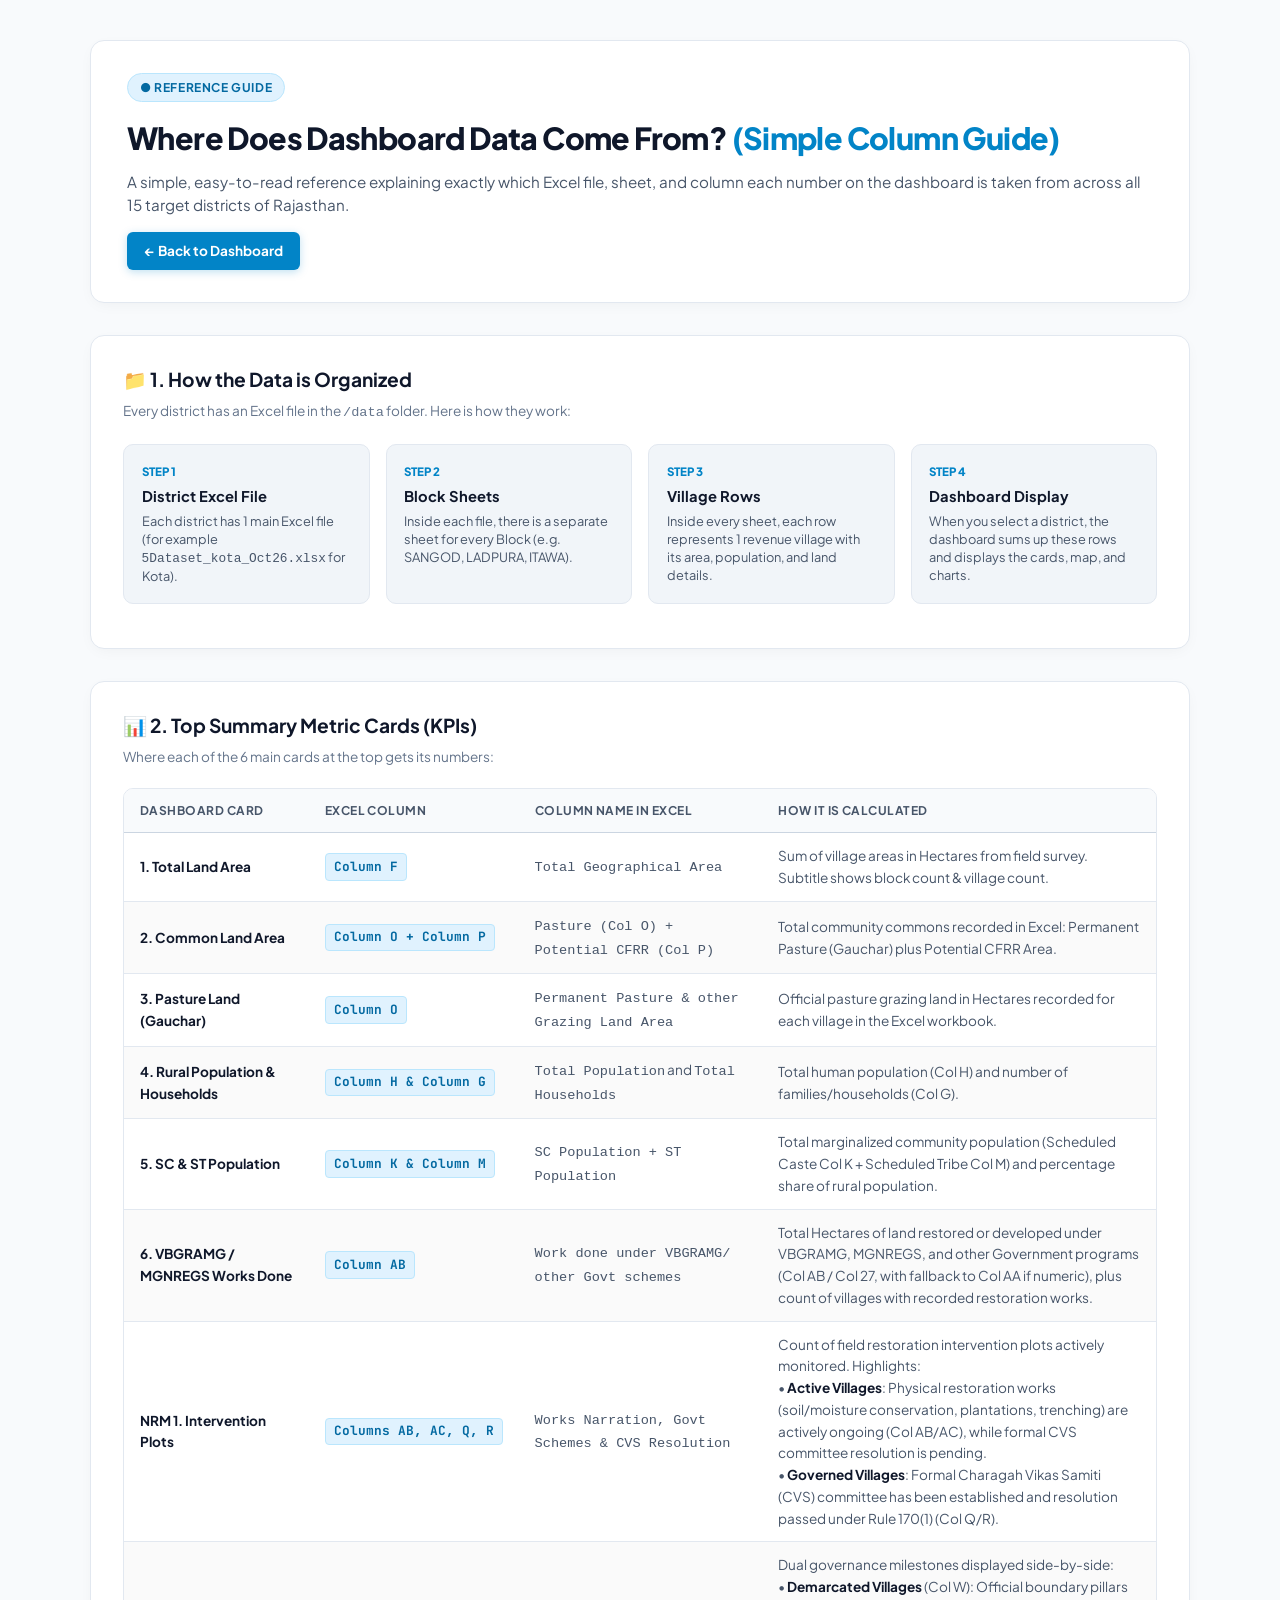
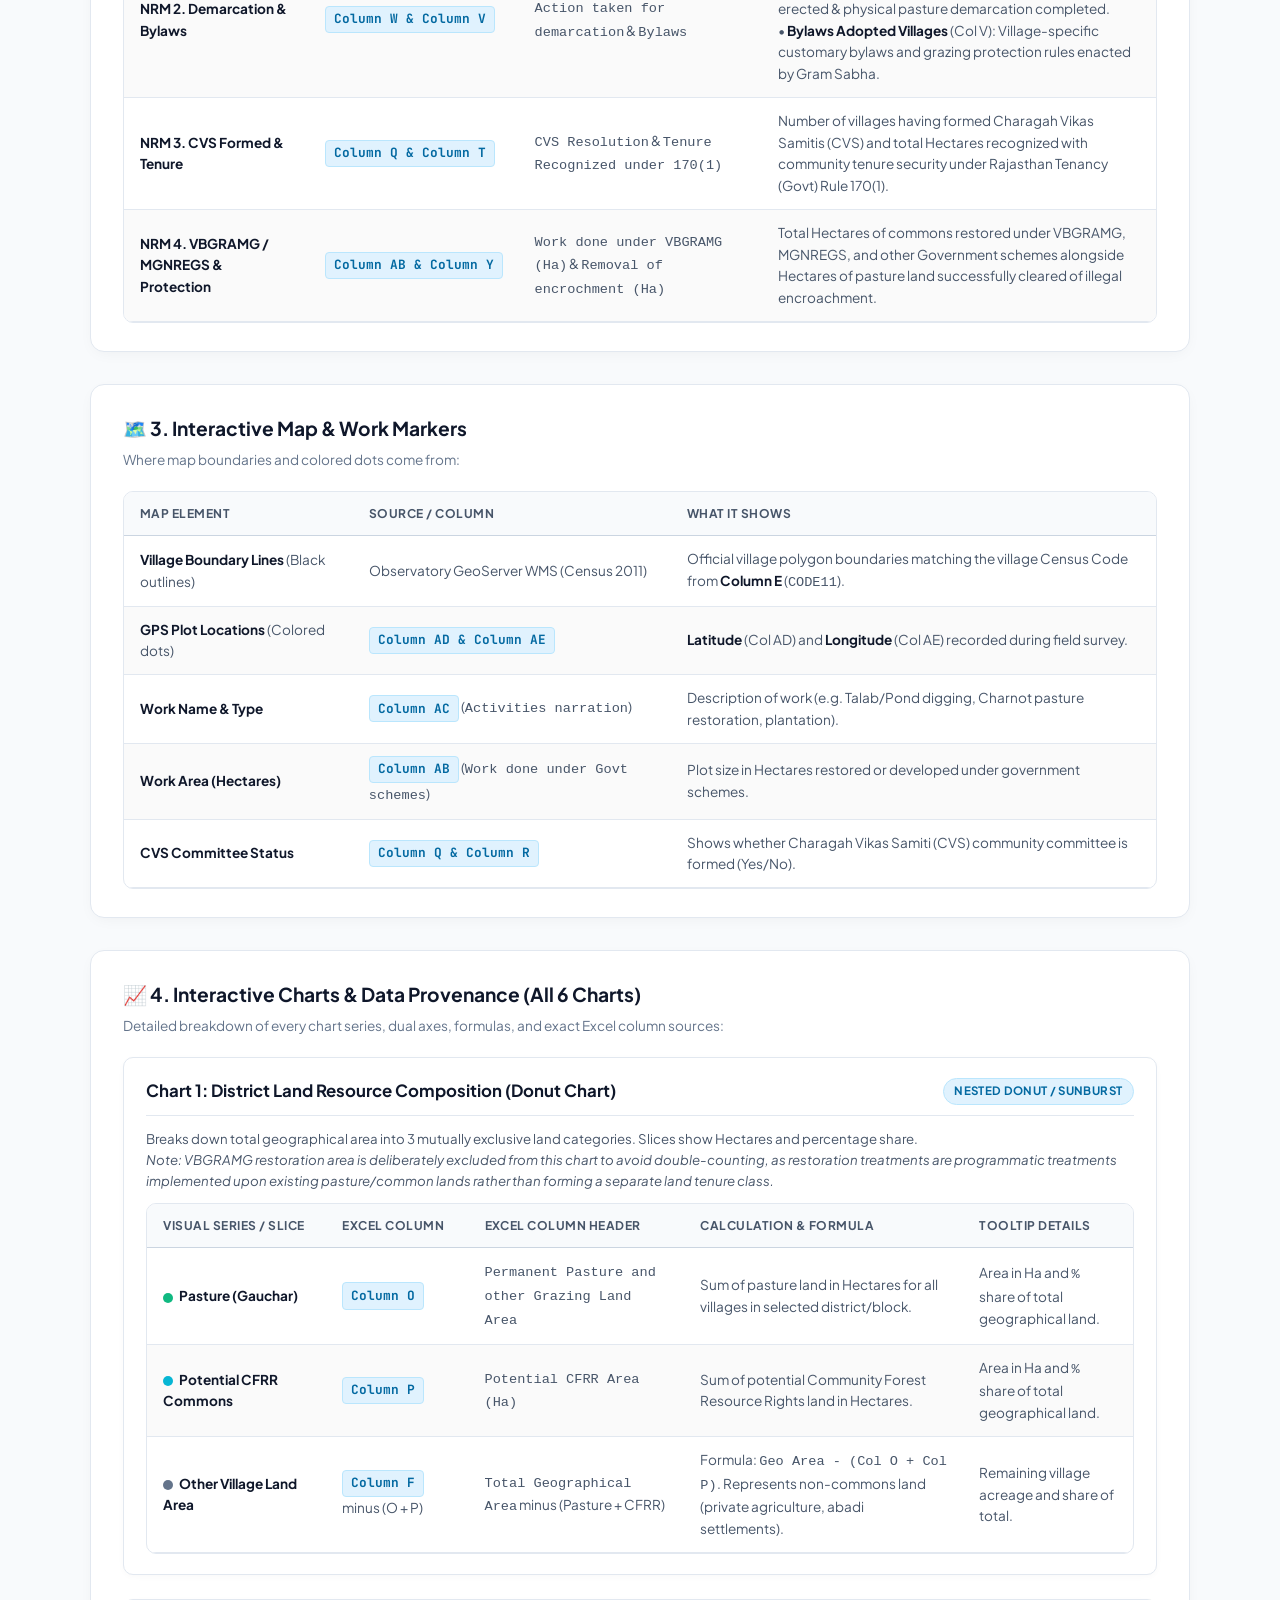
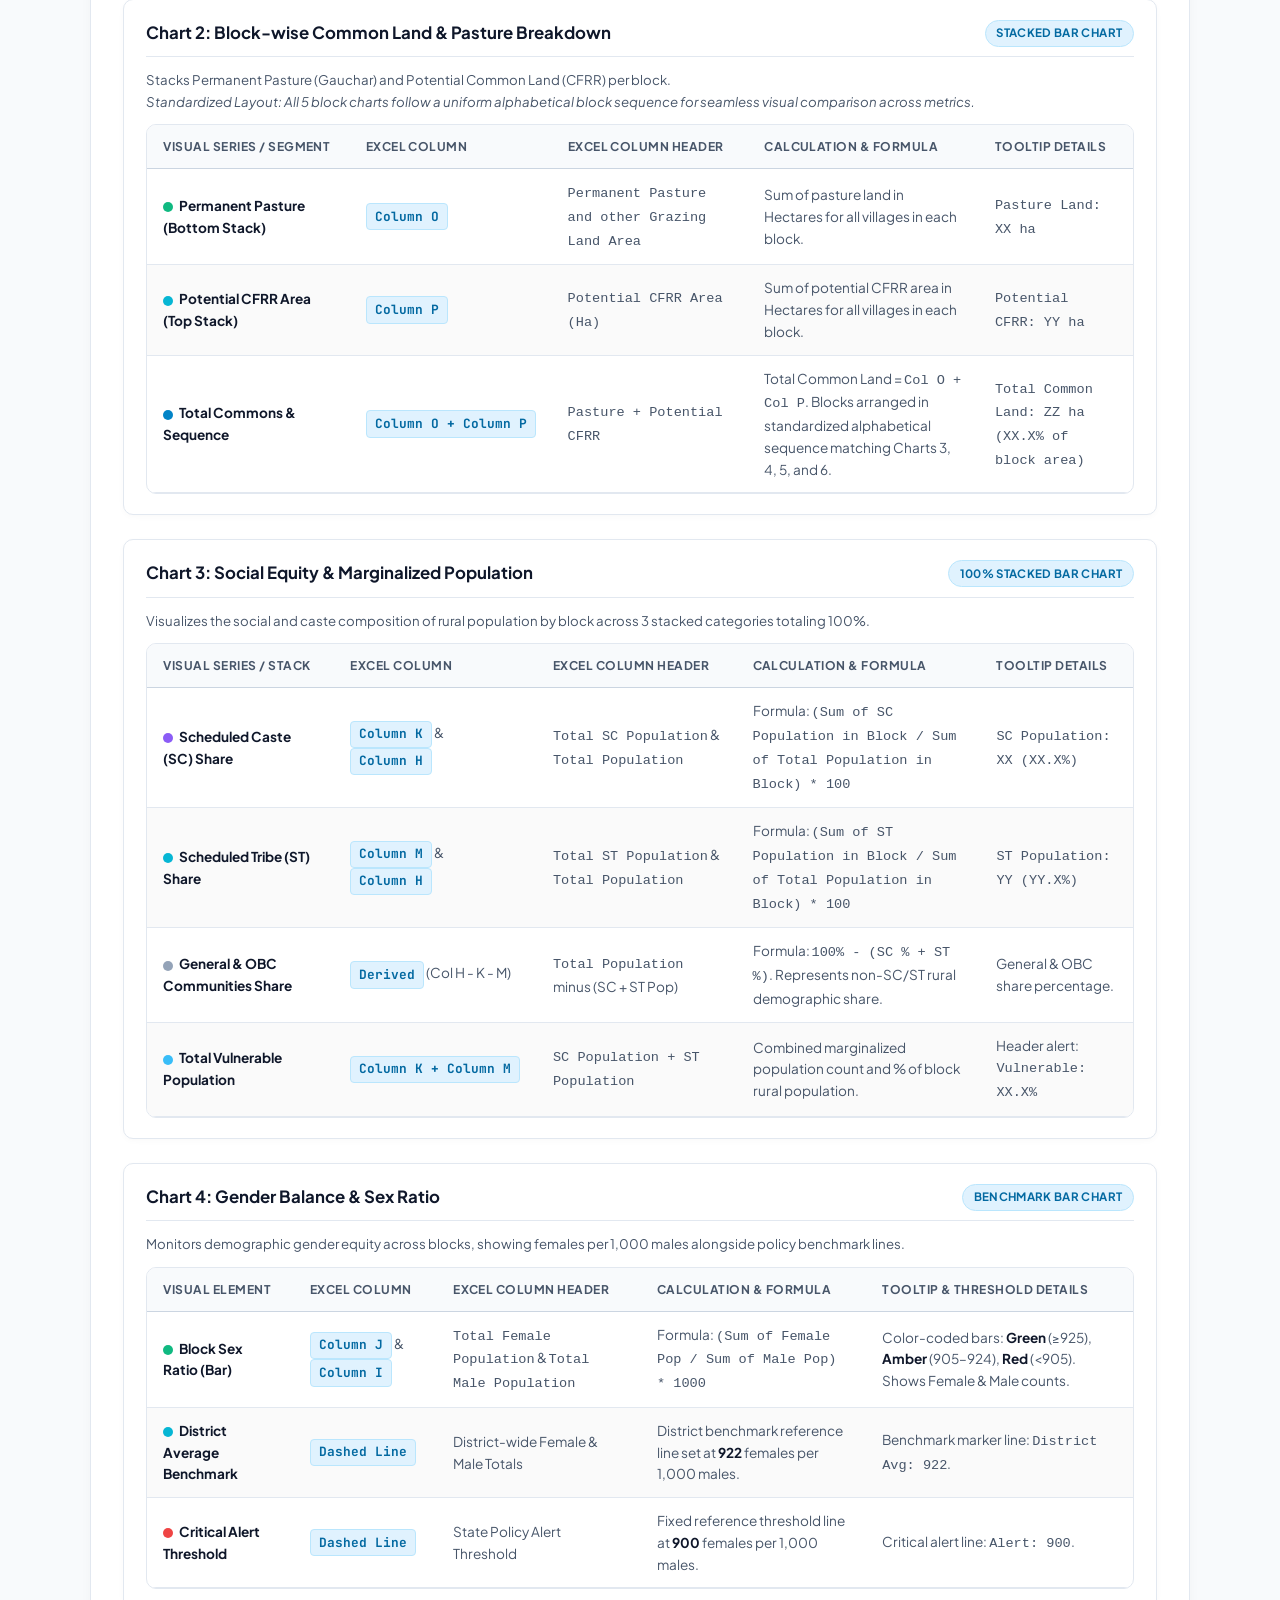
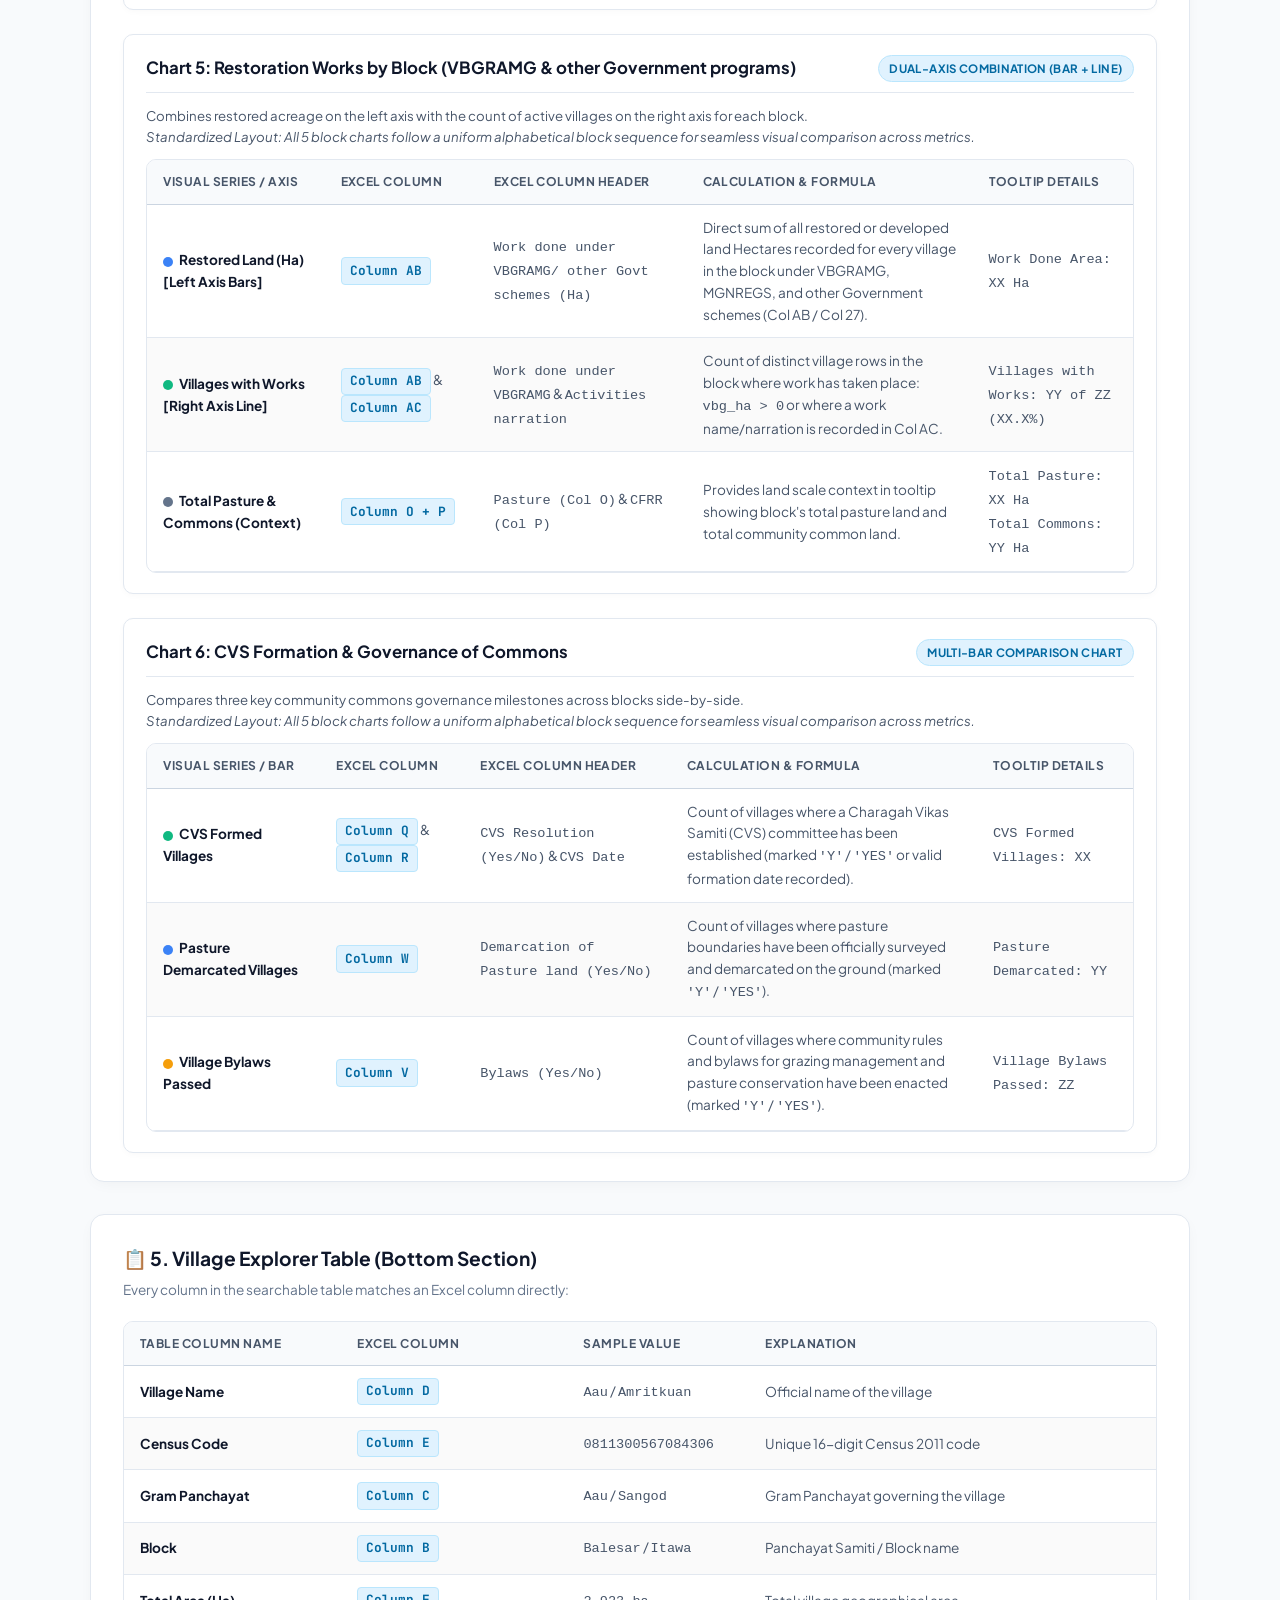
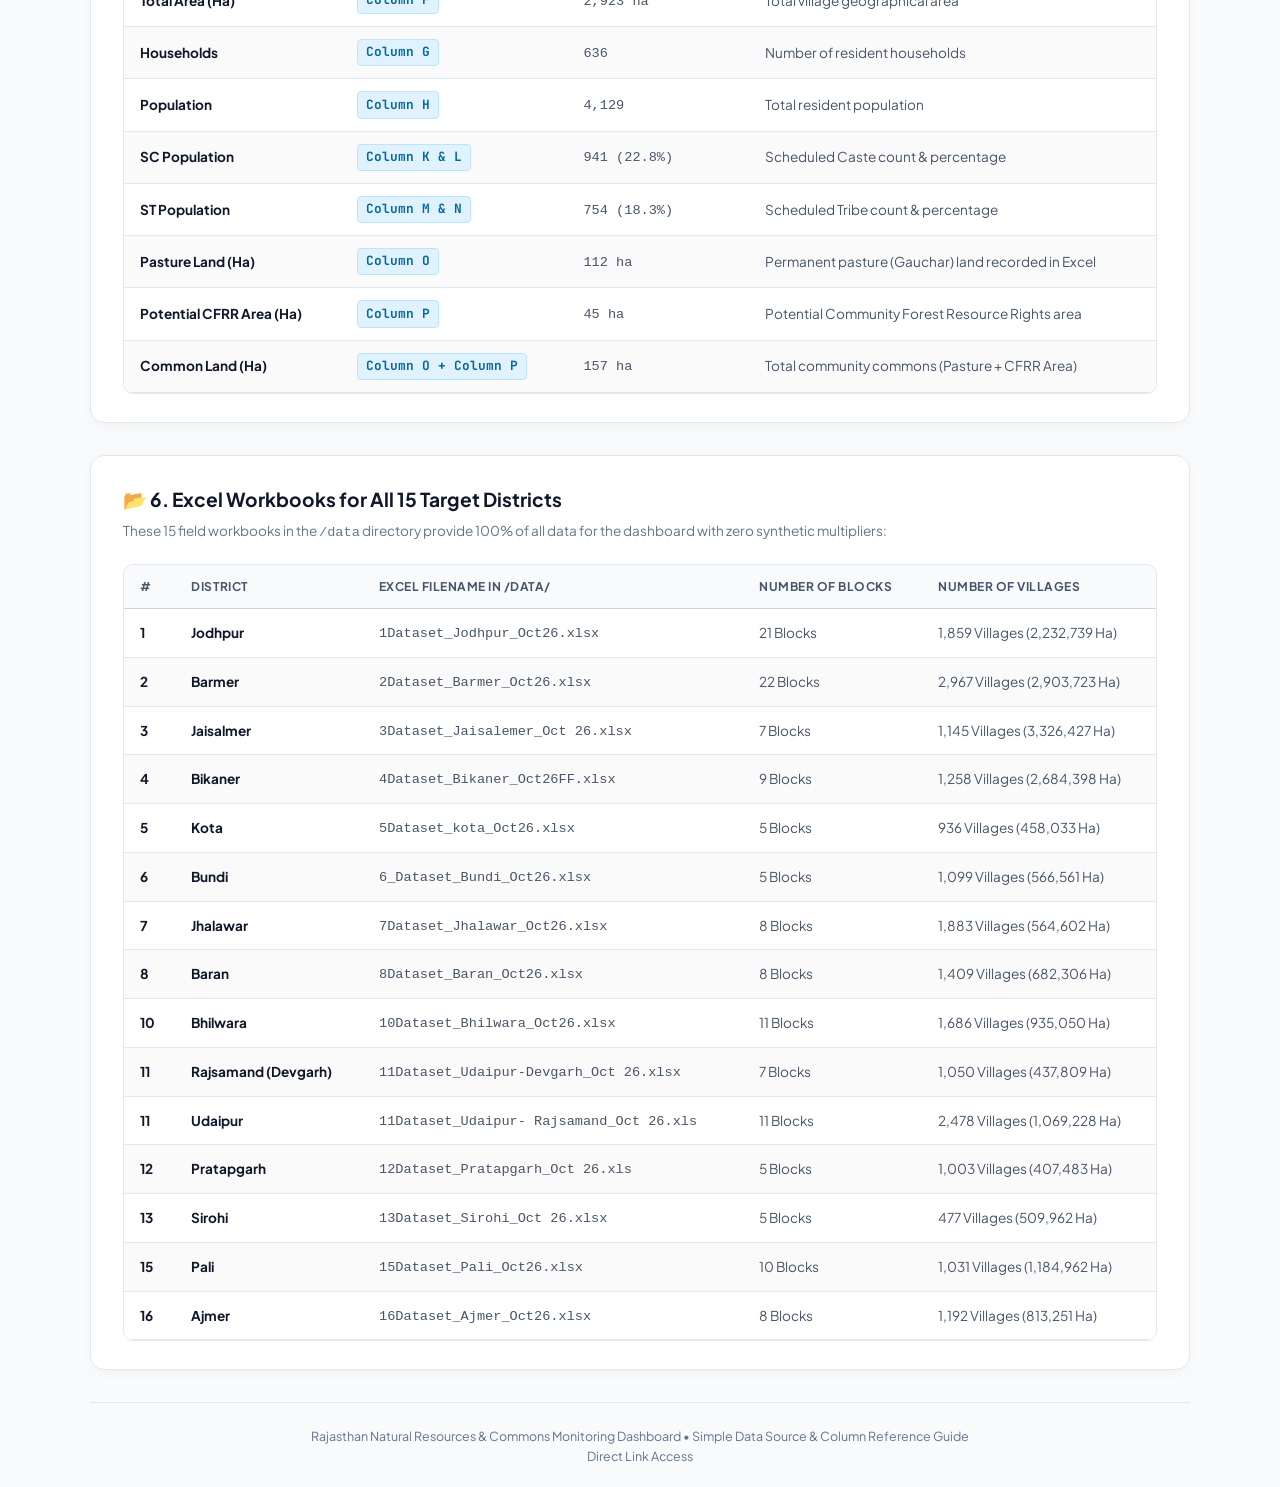
==== commit 754558b2: "Label changes" ====
--- a/data-dictionary.html
+++ b/data-dictionary.html
@@ -326,11 +326,20 @@
 
     <!-- Header -->
     <header class="header-box">
-      <div class="badge-pill">● Reference Guide</div>
-      <h1>Where Does Dashboard Data Come From? <span>(Simple Column Guide)</span></h1>
-      <p class="header-desc">
-        A simple, easy-to-read reference explaining exactly which Excel file, sheet, and column each number on the dashboard is taken from.
-      </p>
+      <div style="display:flex;justify-content:space-between;align-items:flex-start;flex-wrap:wrap;gap:1rem;">
+        <div>
+          <div class="badge-pill">● Reference Guide</div>
+          <h1>Where Does Dashboard Data Come From? <span>(Simple Column Guide)</span></h1>
+          <p class="header-desc">
+            A simple, easy-to-read reference explaining exactly which Excel file, sheet, and column each number on the dashboard is taken from across all 15 target districts of Rajasthan.
+          </p>
+        </div>
+        <div>
+          <a href="index.html" style="display:inline-flex;align-items:center;gap:0.4rem;padding:0.5rem 1.1rem;background:#0284c7;color:#ffffff;border-radius:6px;text-decoration:none;font-weight:700;font-size:0.85rem;box-shadow:0 2px 8px rgba(2,132,199,0.25);transition:all 0.2s;">
+            ← Back to Dashboard
+          </a>
+        </div>
+      </div>
     </header>
 
     <!-- SECTION 1: The Basics -->
@@ -409,34 +418,42 @@
               <td>Total marginalized community population (Scheduled Caste Col K + Scheduled Tribe Col M) and percentage share of rural population.</td>
             </tr>
             <tr>
-              <td><strong>6. VBGRAMG Works Done</strong></td>
+              <td><strong>6. VBGRAMG / MGNREGS Works Done</strong></td>
               <td><span class="col-badge">Column AB</span></td>
               <td><code>Work done under VBGRAMG/ other Govt schemes</code></td>
-              <td>Total Hectares of land restored or developed under VBGRAMG/government schemes, and number of villages with works.</td>
+              <td>Total Hectares of land restored or developed under VBGRAMG, MGNREGS, and other Government programs (Col AB / Col 27, with fallback to Col AA if numeric), plus count of villages with recorded restoration works.</td>
             </tr>
             <tr>
               <td><strong>NRM 1. Intervention Plots</strong></td>
-              <td><span class="col-badge">Columns AB, AC, Q</span></td>
-              <td><code>Works Narration & Scheme Rows</code></td>
-              <td>Count of field intervention plots actively tracked from village rows having recorded restoration actions or CVS committees.</td>
+              <td><span class="col-badge">Columns AB, AC, Q, R</span></td>
+              <td><code>Works Narration, Govt Schemes & CVS Resolution</code></td>
+              <td>
+                Count of field restoration intervention plots actively monitored. Highlights:
+                <br>• <strong>Active Villages</strong>: Physical restoration works (soil/moisture conservation, plantations, trenching) are actively ongoing (Col AB/AC), while formal CVS committee resolution is pending.
+                <br>• <strong>Governed Villages</strong>: Formal Charagah Vikas Samiti (CVS) committee has been established and resolution passed under Rule 170(1) (Col Q/R).
+              </td>
             </tr>
             <tr>
               <td><strong>NRM 2. Demarcation & Bylaws</strong></td>
               <td><span class="col-badge">Column W & Column V</span></td>
-              <td><code>Demarcation of Pasture land (Yes/No)</code> & <code>Bylaws</code></td>
-              <td>Number of villages where pasture boundaries have been officially demarcated and village resource bylaws adopted.</td>
+              <td><code>Action taken for demarcation</code> & <code>Bylaws</code></td>
+              <td>
+                Dual governance milestones displayed side-by-side:
+                <br>• <strong>Demarcated Villages</strong> (Col W): Official boundary pillars erected & physical pasture demarcation completed.
+                <br>• <strong>Bylaws Adopted Villages</strong> (Col V): Village-specific customary bylaws and grazing protection rules enacted by Gram Sabha.
+              </td>
             </tr>
             <tr>
               <td><strong>NRM 3. CVS Formed & Tenure</strong></td>
               <td><span class="col-badge">Column Q & Column T</span></td>
               <td><code>CVS Resolution</code> & <code>Tenure Recognized under 170(1)</code></td>
-              <td>Number of villages having formed Charagah Vikas Samitis (CVS) and total Hectares recognized under Rajasthan Tenancy Rule 170(1).</td>
-            </tr>
-            <tr>
-              <td><strong>NRM 4. VBGRAMG & Encroachment</strong></td>
+              <td>Number of villages having formed Charagah Vikas Samitis (CVS) and total Hectares recognized with community tenure security under Rajasthan Tenancy (Govt) Rule 170(1).</td>
+            </tr>
+            <tr>
+              <td><strong>NRM 4. VBGRAMG / MGNREGS & Protection</strong></td>
               <td><span class="col-badge">Column AB & Column Y</span></td>
-              <td><code>Work done under VBGRAMG (Ha)</code> & <code>Encroachment removed (Ha)</code></td>
-              <td>Total Hectares of commons restored under VBGRAMG alongside Hectares of pasture land successfully cleared of encroachment.</td>
+              <td><code>Work done under VBGRAMG (Ha)</code> & <code>Removal of encrochment (Ha)</code></td>
+              <td>Total Hectares of commons restored under VBGRAMG, MGNREGS, and other Government schemes alongside Hectares of pasture land successfully cleared of illegal encroachment.</td>
             </tr>
           </tbody>
         </table>
@@ -493,16 +510,17 @@
       <h2 class="card-title">📈 4. Interactive Charts & Data Provenance (All 6 Charts)</h2>
       <p class="card-subtitle">Detailed breakdown of every chart series, dual axes, formulas, and exact Excel column sources:</p>
 
-      <!-- 1. Land Resource Composition -->
+      <!-- 1. District Land Resource Composition -->
       <div class="chart-block">
         <div class="chart-block-header">
           <div class="chart-block-title">
-            <span>Chart 1: Land Resource Composition (Donut Chart)</span>
+            <span>Chart 1: District Land Resource Composition (Donut Chart)</span>
           </div>
           <span class="chart-type-badge">Nested Donut / Sunburst</span>
         </div>
         <p style="font-size:0.83rem;color:var(--text-secondary);margin-bottom:0.75rem;">
-          Breaks down total district or block land into 4 distinct categories. Slices show Hectares and percentage share.
+          Breaks down total geographical area into 3 mutually exclusive land categories. Slices show Hectares and percentage share.
+          <br><em>Note: VBGRAMG restoration area is deliberately excluded from this chart to avoid double-counting, as restoration treatments are programmatic treatments implemented upon existing pasture/common lands rather than forming a separate land tenure class.</em>
         </p>
         <div class="table-wrap">
           <table>
@@ -531,13 +549,6 @@
                 <td>Area in Ha and <code>%</code> share of total geographical land.</td>
               </tr>
               <tr>
-                <td><span class="series-dot" style="background:#8b5cf6;"></span><strong>VBGRAMG Restored Land</strong></td>
-                <td><span class="col-badge">Column AB</span></td>
-                <td><code>Work done under VBGRAMG/ other Govt schemes (Ha)</code></td>
-                <td>Sum of land Hectares where restoration works have been implemented.</td>
-                <td>Area in Ha and <code>%</code> share of total geographical land.</td>
-              </tr>
-              <tr>
                 <td><span class="series-dot" style="background:#64748b;"></span><strong>Other Village Land Area</strong></td>
                 <td><span class="col-badge">Column F</span> minus (O + P)</td>
                 <td><code>Total Geographical Area</code> minus (Pasture + CFRR)</td>
@@ -549,16 +560,17 @@
         </div>
       </div>
 
-      <!-- 2. Block-wise Common Land Distribution -->
+      <!-- 2. Block-wise Common Land & Pasture Breakdown -->
       <div class="chart-block">
         <div class="chart-block-header">
           <div class="chart-block-title">
-            <span>Chart 2: Block-wise Common Land Distribution</span>
+            <span>Chart 2: Block-wise Common Land & Pasture Breakdown</span>
           </div>
           <span class="chart-type-badge">Stacked Bar Chart</span>
         </div>
         <p style="font-size:0.83rem;color:var(--text-secondary);margin-bottom:0.75rem;">
-          Ranks blocks from highest to lowest common land acreage, stacking Permanent Pasture and Potential CFRR.
+          Stacks Permanent Pasture (Gauchar) and Potential Common Land (CFRR) per block.
+          <br><em>Standardized Layout: All 5 block charts follow a uniform alphabetical block sequence for seamless visual comparison across metrics.</em>
         </p>
         <div class="table-wrap">
           <table>
@@ -587,10 +599,10 @@
                 <td><code>Potential CFRR: YY ha</code></td>
               </tr>
               <tr>
-                <td><span class="series-dot" style="background:#0284c7;"></span><strong>Total Bar Height (Sort Order)</strong></td>
+                <td><span class="series-dot" style="background:#0284c7;"></span><strong>Total Commons & Sequence</strong></td>
                 <td><span class="col-badge">Column O + Column P</span></td>
                 <td><code>Pasture + Potential CFRR</code></td>
-                <td>Total Common Land = <code>Col O + Col P</code>. Blocks sorted in descending order of total commons.</td>
+                <td>Total Common Land = <code>Col O + Col P</code>. Blocks arranged in standardized alphabetical sequence matching Charts 3, 4, 5, and 6.</td>
                 <td><code>Total Common Land: ZZ ha (XX.X% of block area)</code></td>
               </tr>
             </tbody>
@@ -703,16 +715,17 @@
         </div>
       </div>
 
-      <!-- 5. VBGRAMG Restoration Works by Block -->
+      <!-- 5. Restoration Works by Block (VBGRAMG & other Government programs) -->
       <div class="chart-block">
         <div class="chart-block-header">
           <div class="chart-block-title">
-            <span>Chart 5: VBGRAMG Restoration Works by Block</span>
+            <span>Chart 5: Restoration Works by Block (VBGRAMG & other Government programs)</span>
           </div>
           <span class="chart-type-badge">Dual-Axis Combination (Bar + Line)</span>
         </div>
         <p style="font-size:0.83rem;color:var(--text-secondary);margin-bottom:0.75rem;">
           Combines restored acreage on the left axis with the count of active villages on the right axis for each block.
+          <br><em>Standardized Layout: All 5 block charts follow a uniform alphabetical block sequence for seamless visual comparison across metrics.</em>
         </p>
         <div class="table-wrap">
           <table>
@@ -727,10 +740,10 @@
             </thead>
             <tbody>
               <tr>
-                <td><span class="series-dot" style="background:#3b82f6;"></span><strong>VBGRAMG Restored Land (Ha) [Left Axis Bars]</strong></td>
+                <td><span class="series-dot" style="background:#3b82f6;"></span><strong>Restored Land (Ha) [Left Axis Bars]</strong></td>
                 <td><span class="col-badge">Column AB</span></td>
                 <td><code>Work done under VBGRAMG/ other Govt schemes (Ha)</code></td>
-                <td>Direct sum of all restored or developed land Hectares recorded for every village in the block under VBGRAMG.</td>
+                <td>Direct sum of all restored or developed land Hectares recorded for every village in the block under VBGRAMG, MGNREGS, and other Government schemes (Col AB / Col 27).</td>
                 <td><code>Work Done Area: XX Ha</code></td>
               </tr>
               <tr>
@@ -738,30 +751,31 @@
                 <td><span class="col-badge">Column AB</span> & <span class="col-badge">Column AC</span></td>
                 <td><code>Work done under VBGRAMG</code> & <code>Activities narration</code></td>
                 <td>Count of distinct village rows in the block where work has taken place: <code>vbg_ha &gt; 0</code> or where a work name/narration is recorded in Col AC.</td>
-                <td><code>Villages with Works: YY</code> (e.g. 33 villages in Pali)</td>
-              </tr>
-              <tr>
-                <td><span class="series-dot" style="background:#64748b;"></span><strong>Total Block Villages (Context)</strong></td>
-                <td><span class="col-badge">Row Count</span></td>
-                <td>Total rows in block sheet</td>
-                <td>Total number of revenue villages surveyed in the block (e.g. 111 villages in Bali).</td>
-                <td><code>Total Block Villages: ZZ</code></td>
+                <td><code>Villages with Works: YY of ZZ (XX.X%)</code></td>
+              </tr>
+              <tr>
+                <td><span class="series-dot" style="background:#64748b;"></span><strong>Total Pasture & Commons (Context)</strong></td>
+                <td><span class="col-badge">Column O + P</span></td>
+                <td><code>Pasture (Col O)</code> & <code>CFRR (Col P)</code></td>
+                <td>Provides land scale context in tooltip showing block's total pasture land and total community common land.</td>
+                <td><code>Total Pasture: XX Ha<br>Total Commons: YY Ha</code></td>
               </tr>
             </tbody>
           </table>
         </div>
       </div>
 
-      <!-- 6. CVS Formation & Pasture Governance -->
+      <!-- 6. CVS Formation & Governance of Commons -->
       <div class="chart-block">
         <div class="chart-block-header">
           <div class="chart-block-title">
-            <span>Chart 6: CVS Formation & Pasture Governance</span>
+            <span>Chart 6: CVS Formation & Governance of Commons</span>
           </div>
           <span class="chart-type-badge">Multi-Bar Comparison Chart</span>
         </div>
         <p style="font-size:0.83rem;color:var(--text-secondary);margin-bottom:0.75rem;">
-          Compares three key community pasture governance milestones across blocks side-by-side.
+          Compares three key community commons governance milestones across blocks side-by-side.
+          <br><em>Standardized Layout: All 5 block charts follow a uniform alphabetical block sequence for seamless visual comparison across metrics.</em>
         </p>
         <div class="table-wrap">
           <table>
@@ -896,10 +910,10 @@
       </div>
     </div>
 
-    <!-- SECTION 6: The 7 District Files -->
+    <!-- SECTION 6: The 15 District Files -->
     <div class="card">
-      <h2 class="card-title">📂 6. Excel Files for the 7 Districts</h2>
-      <p class="card-subtitle">These 7 files in the <code>/data</code> directory provide all data for the dashboard:</p>
+      <h2 class="card-title">📂 6. Excel Workbooks for All 15 Target Districts</h2>
+      <p class="card-subtitle">These 15 field workbooks in the <code>/data</code> directory provide 100% of all data for the dashboard with zero synthetic multipliers:</p>
 
       <div class="table-wrap">
         <table>
@@ -918,7 +932,28 @@
               <td><strong>Jodhpur</strong></td>
               <td><code>1Dataset_Jodhpur_Oct26.xlsx</code></td>
               <td>21 Blocks</td>
-              <td>1,859 Villages (2,231,415 Ha)</td>
+              <td>1,859 Villages (2,232,739 Ha)</td>
+            </tr>
+            <tr>
+              <td><strong>2</strong></td>
+              <td><strong>Barmer</strong></td>
+              <td><code>2Dataset_Barmer_Oct26.xlsx</code></td>
+              <td>22 Blocks</td>
+              <td>2,967 Villages (2,903,723 Ha)</td>
+            </tr>
+            <tr>
+              <td><strong>3</strong></td>
+              <td><strong>Jaisalmer</strong></td>
+              <td><code>3Dataset_Jaisalemer_Oct 26.xlsx</code></td>
+              <td>7 Blocks</td>
+              <td>1,145 Villages (3,326,427 Ha)</td>
+            </tr>
+            <tr>
+              <td><strong>4</strong></td>
+              <td><strong>Bikaner</strong></td>
+              <td><code>4Dataset_Bikaner_Oct26FF.xlsx</code></td>
+              <td>9 Blocks</td>
+              <td>1,258 Villages (2,684,398 Ha)</td>
             </tr>
             <tr>
               <td><strong>5</strong></td>
@@ -949,6 +984,41 @@
               <td>1,409 Villages (682,306 Ha)</td>
             </tr>
             <tr>
+              <td><strong>10</strong></td>
+              <td><strong>Bhilwara</strong></td>
+              <td><code>10Dataset_Bhilwara_Oct26.xlsx</code></td>
+              <td>11 Blocks</td>
+              <td>1,686 Villages (935,050 Ha)</td>
+            </tr>
+            <tr>
+              <td><strong>11</strong></td>
+              <td><strong>Rajsamand (Devgarh)</strong></td>
+              <td><code>11Dataset_Udaipur-Devgarh_Oct 26.xlsx</code></td>
+              <td>7 Blocks</td>
+              <td>1,050 Villages (437,809 Ha)</td>
+            </tr>
+            <tr>
+              <td><strong>11</strong></td>
+              <td><strong>Udaipur</strong></td>
+              <td><code>11Dataset_Udaipur- Rajsamand_Oct 26.xls</code></td>
+              <td>11 Blocks</td>
+              <td>2,478 Villages (1,069,228 Ha)</td>
+            </tr>
+            <tr>
+              <td><strong>12</strong></td>
+              <td><strong>Pratapgarh</strong></td>
+              <td><code>12Dataset_Pratapgarh_Oct 26.xls</code></td>
+              <td>5 Blocks</td>
+              <td>1,003 Villages (407,483 Ha)</td>
+            </tr>
+            <tr>
+              <td><strong>13</strong></td>
+              <td><strong>Sirohi</strong></td>
+              <td><code>13Dataset_Sirohi_Oct 26.xlsx</code></td>
+              <td>5 Blocks</td>
+              <td>477 Villages (509,962 Ha)</td>
+            </tr>
+            <tr>
               <td><strong>15</strong></td>
               <td><strong>Pali</strong></td>
               <td><code>15Dataset_Pali_Oct26.xlsx</code></td>
